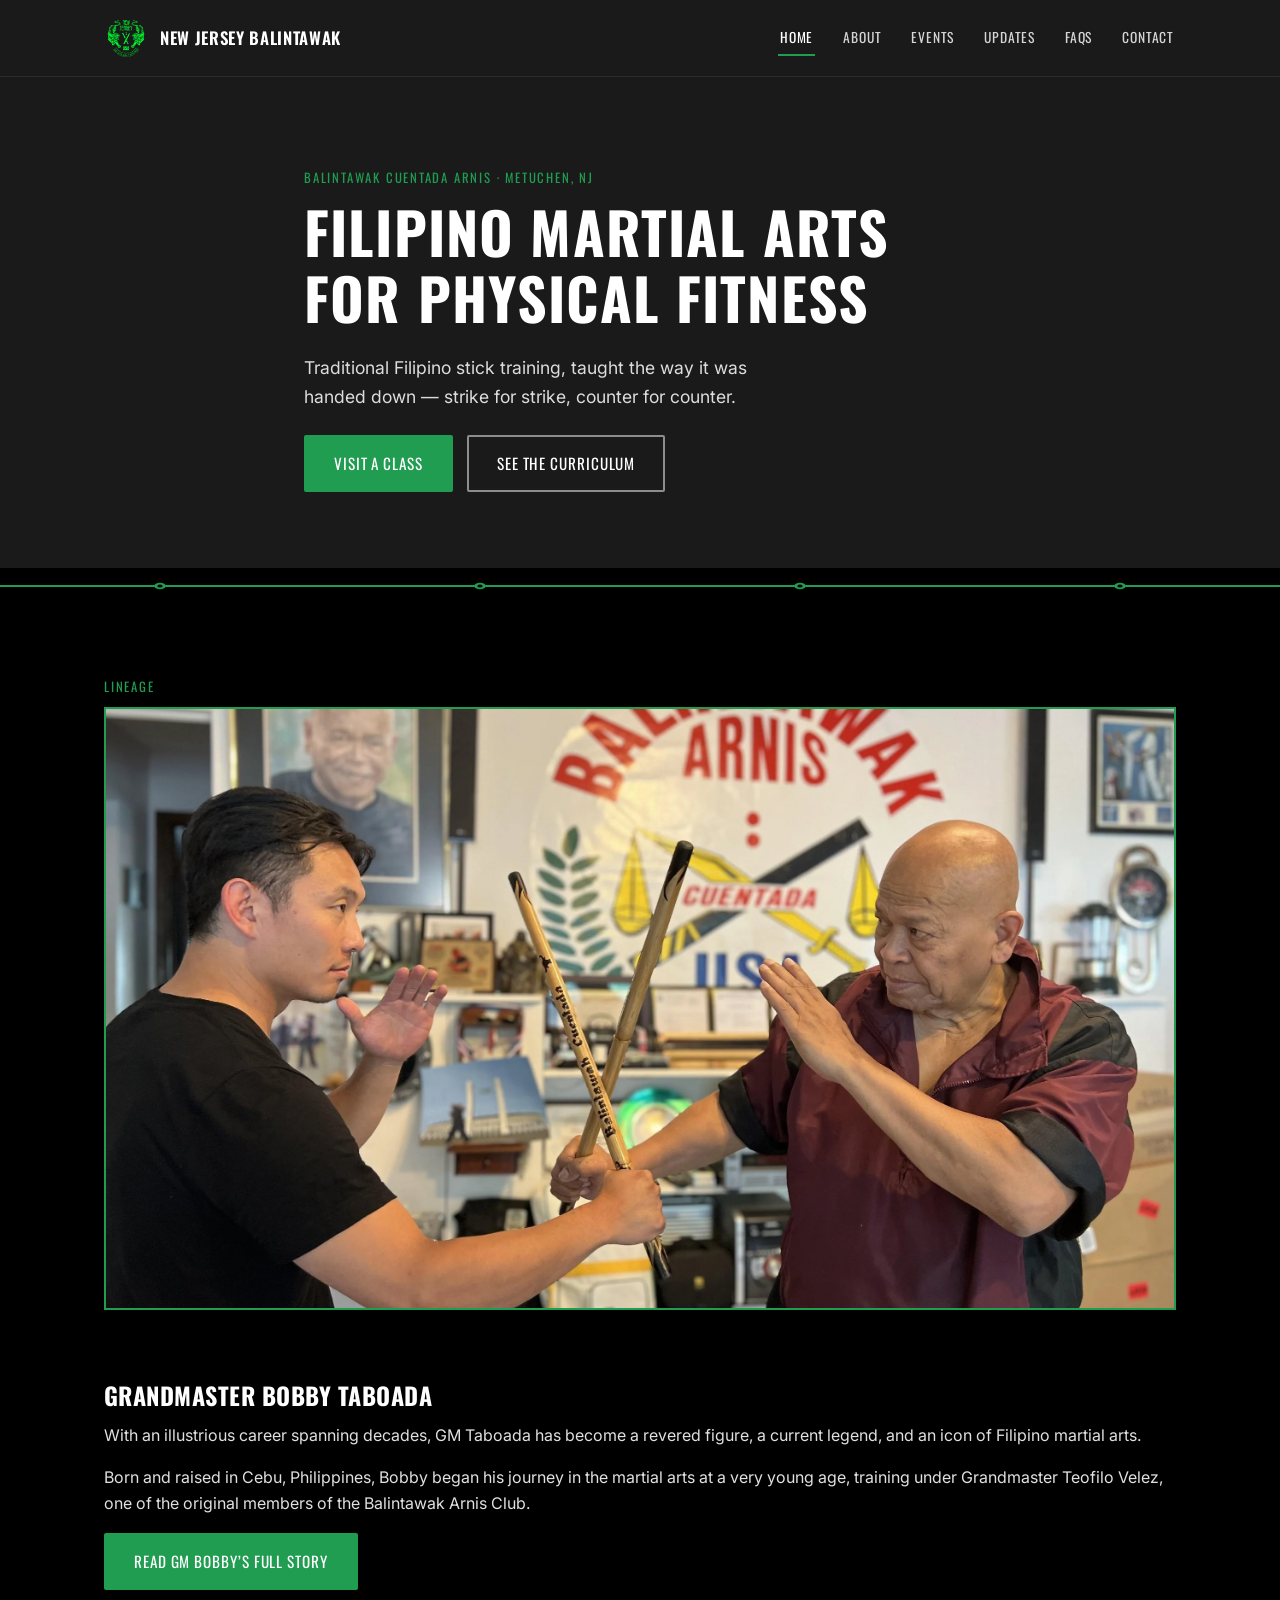
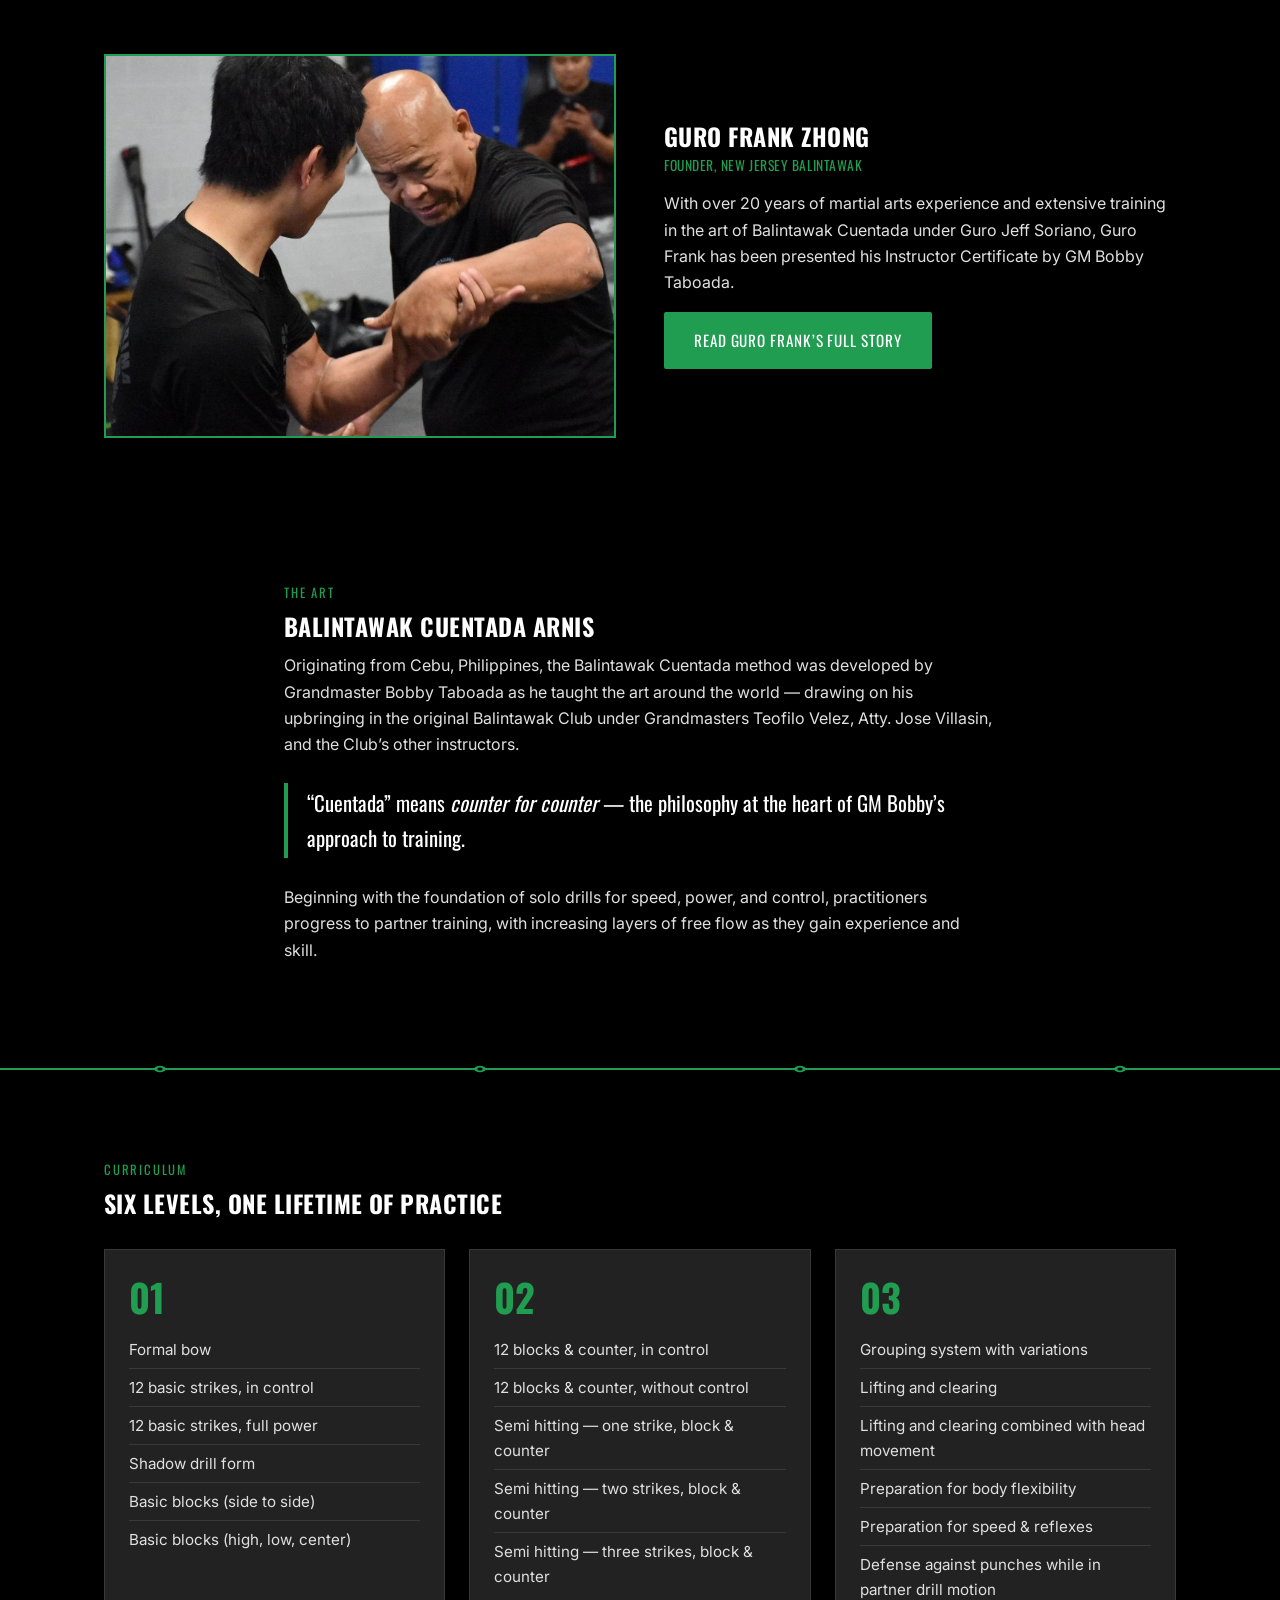
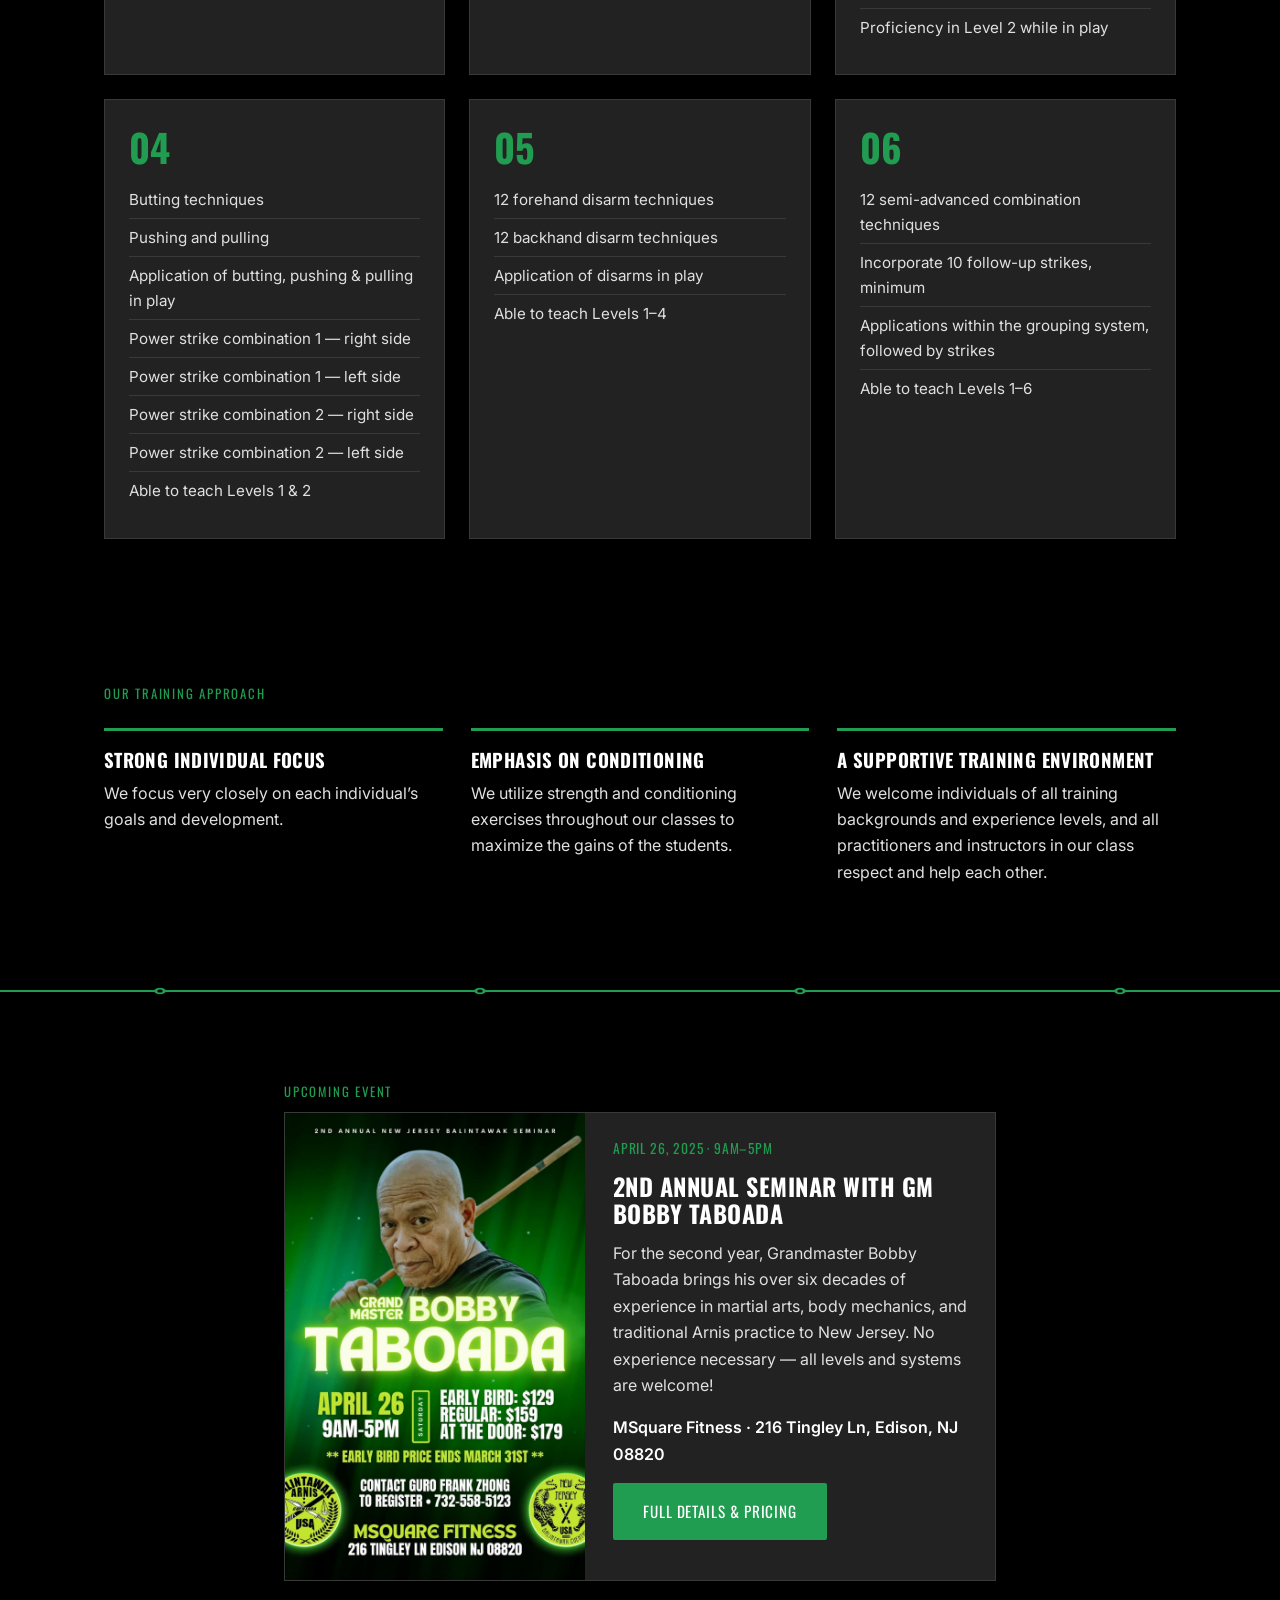
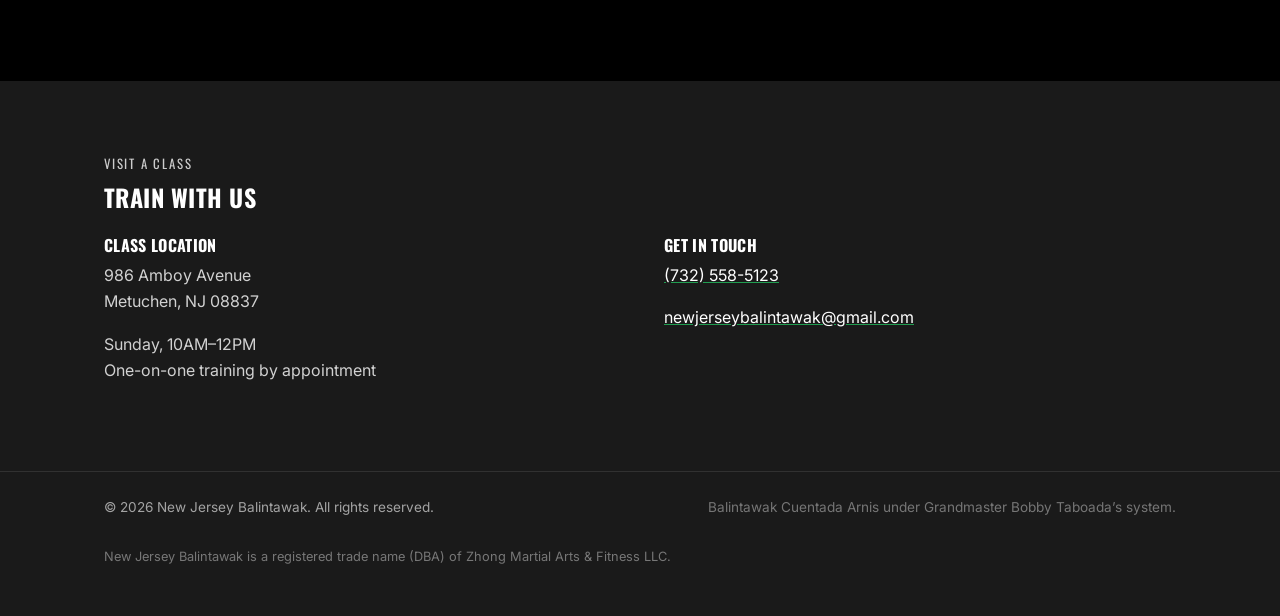
==== index.html @ a5f8618f "Make GM Bobby's lineage photo full-width, keep Guro Frank two-column GM Bobby's crossing-sticks phot" ====
<!DOCTYPE html>
<html lang="en">
<head>
<meta charset="UTF-8">
<meta name="viewport" content="width=device-width, initial-scale=1.0">
<title>New Jersey Balintawak | Filipino Martial Arts &mdash; Metuchen, NJ</title>
<meta name="description" content="New Jersey Balintawak teaches Balintawak Cuentada Arnis, a traditional Filipino martial art focused on stick training and body mechanics, in Metuchen, NJ under Guro Frank Zhong.">
<link rel="icon" href="photos/logo.png">
<link rel="preconnect" href="https://fonts.googleapis.com">
<link rel="preconnect" href="https://fonts.gstatic.com" crossorigin>
<link href="https://fonts.googleapis.com/css2?family=Oswald:wght@500;600;700&family=Inter:wght@400;500;600&display=swap" rel="stylesheet">
<link rel="stylesheet" href="styles.css">
</head>
<body>
<a class="skip-link" href="#main">Skip to content</a>

<header class="site-header">
  <div class="wrap header-inner">
    <a class="brand" href="index.html">
      <img src="photos/logo.png" alt="New Jersey Balintawak logo">
      <span class="brand-name">New Jersey Balintawak</span>
    </a>
    <button class="nav-toggle" id="navToggle" aria-expanded="false" aria-controls="siteNav">
      <span></span><span></span><span></span><span class="sr-only">Menu</span>
    </button>
    <nav class="site-nav" id="siteNav">
      <a href="index.html" aria-current="page">Home</a>
      <a href="about.html">About</a>
      <a href="events.html">Events</a>
      <a href="updates.html">Updates</a>
      <a href="faqs.html">FAQs</a>
      <a href="contact.html">Contact</a>
    </nav>
  </div>
</header>

<main id="main">

  <section class="hero" style="background:#1A1A1A;">
    <div class="wrap hero-inner">
      <p class="eyebrow">Balintawak Cuentada Arnis &middot; Metuchen, NJ</p>
      <h1 style="color:#FFF;">Filipino Martial Arts<br>for Physical Fitness</h1>
      <p class="hero-lede" style="color:rgba(255,255,255,0.85);">Traditional Filipino stick training, taught the way it was handed down &mdash; strike for strike, counter for counter.</p>
      <div class="hero-actions">
        <a class="btn btn-primary" href="contact.html">Visit a Class</a>
        <a class="btn btn-ghost" href="#curriculum">See the Curriculum</a>
      </div>
    </div>
  </section>

  <div class="stick-divider" aria-hidden="true"><svg viewBox="0 0 1200 40" preserveAspectRatio="none"><line x1="0" y1="20" x2="1200" y2="20" class="stick-line"/><g class="stick-nodes"><circle cx="150" cy="20" r="4"/><circle cx="450" cy="20" r="4"/><circle cx="750" cy="20" r="4"/><circle cx="1050" cy="20" r="4"/></g></svg></div>

  <section class="section lineage" style="background:#000;">
    <div class="wrap">
      <p class="eyebrow">Lineage</p>
      <div class="lineage-grid">
        <article class="lineage-card lineage-card--full">
          <img class="portrait" src="photos/frank-gm-crossing.jpg" alt="Guro Frank Zhong and Grandmaster Bobby Taboada crossing sticks">
          <div class="lineage-content">
            <h2>Grandmaster Bobby Taboada</h2>
            <p>With an illustrious career spanning decades, GM Taboada has become a revered figure, a current legend, and an icon of Filipino martial arts.</p>
            <p>Born and raised in Cebu, Philippines, Bobby began his journey in the martial arts at a very young age, training under Grandmaster Teofilo Velez, one of the original members of the Balintawak Arnis Club.</p>
            <p><a class="btn btn-primary" href="about.html">Read GM Bobby&rsquo;s Full Story</a></p>
          </div>
        </article>
        <article class="lineage-card">
          <img class="portrait" src="photos/frank-gm-training.jpg" alt="Guro Frank Zhong training with Grandmaster Bobby Taboada">
          <div class="lineage-content">
            <h2>Guro Frank Zhong</h2>
            <p class="lineage-role">Founder, New Jersey Balintawak</p>
            <p>With over 20 years of martial arts experience and extensive training in the art of Balintawak Cuentada under Guro Jeff Soriano, Guro Frank has been presented his Instructor Certificate by GM Bobby Taboada.</p>
            <p><a class="btn btn-primary" href="about.html">Read Guro Frank&rsquo;s Full Story</a></p>
          </div>
        </article>
      </div>
    </div>
  </section>

  <section class="section art" style="background:#000;">
    <div class="wrap section-narrow">
      <p class="eyebrow">The Art</p>
      <h2 style="color:#FFF;">Balintawak Cuentada Arnis</h2>
      <p>Originating from Cebu, Philippines, the Balintawak Cuentada method was developed by Grandmaster Bobby Taboada as he taught the art around the world &mdash; drawing on his upbringing in the original Balintawak Club under Grandmasters Teofilo Velez, Atty. Jose Villasin, and the Club&rsquo;s other instructors.</p>
      <blockquote><p>&ldquo;Cuentada&rdquo; means <em>counter for counter</em> &mdash; the philosophy at the heart of GM Bobby&rsquo;s approach to training.</p></blockquote>
      <p>Beginning with the foundation of solo drills for speed, power, and control, practitioners progress to partner training, with increasing layers of free flow as they gain experience and skill.</p>
    </div>
  </section>

  <div class="stick-divider" aria-hidden="true"><svg viewBox="0 0 1200 40" preserveAspectRatio="none"><line x1="0" y1="20" x2="1200" y2="20" class="stick-line"/><g class="stick-nodes"><circle cx="150" cy="20" r="4"/><circle cx="450" cy="20" r="4"/><circle cx="750" cy="20" r="4"/><circle cx="1050" cy="20" r="4"/></g></svg></div>

  <section class="section curriculum" id="curriculum" style="background:#000;">
    <div class="wrap">
      <p class="eyebrow">Curriculum</p>
      <h2 style="color:#FFF;">Six Levels, One Lifetime of Practice</h2>
      <div class="level-grid">
        <article class="level-card"><span class="level-num">01</span>
          <ul>
            <li>Formal bow</li><li>12 basic strikes, in control</li><li>12 basic strikes, full power</li>
            <li>Shadow drill form</li><li>Basic blocks (side to side)</li><li>Basic blocks (high, low, center)</li>
          </ul>
        </article>
        <article class="level-card"><span class="level-num">02</span>
          <ul>
            <li>12 blocks &amp; counter, in control</li><li>12 blocks &amp; counter, without control</li>
            <li>Semi hitting &mdash; one strike, block &amp; counter</li><li>Semi hitting &mdash; two strikes, block &amp; counter</li>
            <li>Semi hitting &mdash; three strikes, block &amp; counter</li>
          </ul>
        </article>
        <article class="level-card"><span class="level-num">03</span>
          <ul>
            <li>Grouping system with variations</li><li>Lifting and clearing</li>
            <li>Lifting and clearing combined with head movement</li><li>Preparation for body flexibility</li>
            <li>Preparation for speed &amp; reflexes</li><li>Defense against punches while in partner drill motion</li>
            <li>Proficiency in Level 2 while in play</li>
          </ul>
        </article>
        <article class="level-card"><span class="level-num">04</span>
          <ul>
            <li>Butting techniques</li><li>Pushing and pulling</li>
            <li>Application of butting, pushing &amp; pulling in play</li>
            <li>Power strike combination 1 &mdash; right side</li><li>Power strike combination 1 &mdash; left side</li>
            <li>Power strike combination 2 &mdash; right side</li><li>Power strike combination 2 &mdash; left side</li>
            <li>Able to teach Levels 1 &amp; 2</li>
          </ul>
        </article>
        <article class="level-card"><span class="level-num">05</span>
          <ul>
            <li>12 forehand disarm techniques</li><li>12 backhand disarm techniques</li>
            <li>Application of disarms in play</li><li>Able to teach Levels 1&ndash;4</li>
          </ul>
        </article>
        <article class="level-card"><span class="level-num">06</span>
          <ul>
            <li>12 semi-advanced combination techniques</li><li>Incorporate 10 follow-up strikes, minimum</li>
            <li>Applications within the grouping system, followed by strikes</li><li>Able to teach Levels 1&ndash;6</li>
          </ul>
        </article>
      </div>
    </div>
  </section>

  <section class="section training" style="background:#000;">
    <div class="wrap">
      <p class="eyebrow">Our Training Approach</p>
      <div class="training-grid">
        <div class="training-card"><h3>Strong Individual Focus</h3><p>We focus very closely on each individual&rsquo;s goals and development.</p></div>
        <div class="training-card"><h3>Emphasis on Conditioning</h3><p>We utilize strength and conditioning exercises throughout our classes to maximize the gains of the students.</p></div>
        <div class="training-card"><h3>A Supportive Training Environment</h3><p>We welcome individuals of all training backgrounds and experience levels, and all practitioners and instructors in our class respect and help each other.</p></div>
      </div>
    </div>
  </section>

  <div class="stick-divider" aria-hidden="true"><svg viewBox="0 0 1200 40" preserveAspectRatio="none"><line x1="0" y1="20" x2="1200" y2="20" class="stick-line"/><g class="stick-nodes"><circle cx="150" cy="20" r="4"/><circle cx="450" cy="20" r="4"/><circle cx="750" cy="20" r="4"/><circle cx="1050" cy="20" r="4"/></g></svg></div>

  <section class="section events" style="background:#000;">
    <div class="wrap section-narrow">
      <p class="eyebrow">Upcoming Event</p>
      <article class="event-card">
        <img class="event-photo" src="photos/event-flyer.jpg" alt="2nd Annual New Jersey Balintawak Seminar flyer with Grandmaster Bobby Taboada">
        <div class="event-body">
          <p class="event-date">April 26, 2025 &middot; 9AM&ndash;5PM</p>
          <h2>2nd Annual Seminar with GM Bobby Taboada</h2>
          <p>For the second year, Grandmaster Bobby Taboada brings his over six decades of experience in martial arts, body mechanics, and traditional Arnis practice to New Jersey. No experience necessary &mdash; all levels and systems are welcome!</p>
          <p class="event-location">MSquare Fitness &middot; 216 Tingley Ln, Edison, NJ 08820</p>
          <p><a class="btn btn-primary" href="events.html">Full Details &amp; Pricing</a></p>
        </div>
      </article>
    </div>
  </section>

  <section class="section contact-page" id="contact" style="background:#1A1A1A;">
    <div class="wrap">
      <p class="eyebrow">Visit a Class</p>
      <h2 style="color:#FFF;">Train With Us</h2>
      <div class="contact-grid">
        <div class="contact-block">
          <h3 style="color:#fff;font-size:1rem;">Class Location</h3>
          <p>986 Amboy Avenue<br>Metuchen, NJ 08837</p>
          <p>Sunday, 10AM&ndash;12PM<br>One-on-one training by appointment</p>
        </div>
        <div class="contact-block">
          <h3 style="color:#fff;font-size:1rem;">Get in Touch</h3>
          <p><a href="tel:+17325585123">(732) 558-5123</a></p>
          <p><a href="mailto:newjerseybalintawak@gmail.com">newjerseybalintawak@gmail.com</a></p>
        </div>
      </div>
    </div>
  </section>

</main>

<footer class="site-footer">
  <div class="wrap footer-inner">
    <p>&copy; <span id="year"></span> New Jersey Balintawak. All rights reserved.</p>
    <p class="footer-sub">Balintawak Cuentada Arnis under Grandmaster Bobby Taboada&rsquo;s system.</p>
    <p class="footer-legal">New Jersey Balintawak is a registered trade name (DBA) of Zhong Martial Arts &amp; Fitness LLC.</p>
  </div>
</footer>

<script src="script.js"></script>
</body>
</html>
---- styles.css ----
/* ============================================
   New Jersey Balintawak — tokens
   ============================================ */
:root {
  --ink: #1A1A1A;
  --ink-soft: #E0E0E0;
  --paper: #000000;
  --paper-dim: #222222;
  --brand: #209D50;
  --brand-dark: #15703A;
  --accent: #FFFFFF;
  --accent-dim: #CCCCCC;
  --line: rgba(255,255,255,0.1);

  --font-head: "Oswald", "Arial Narrow", sans-serif;
  --font-body: "Inter", system-ui, -apple-system, sans-serif;

  --max: 1120px;
}

*, *::before, *::after { box-sizing: border-box; }
html { scroll-behavior: smooth; }
body {
  margin: 0;
  font-family: var(--font-body);
  color: var(--ink-soft);
  background: var(--paper);
  line-height: 1.65;
  -webkit-font-smoothing: antialiased;
}
img { max-width: 100%; display: block; }
a { color: inherit; }
h1, h2, h3 {
  font-family: var(--font-head);
  color: var(--accent);
  text-transform: uppercase;
  letter-spacing: 0.02em;
  line-height: 1.15;
  margin: 0 0 0.5em;
}
p { margin: 0 0 1em; }
ul { margin: 0; padding: 0; list-style: none; }

.wrap { max-width: var(--max); margin: 0 auto; padding: 0 24px; }

.sr-only {
  position: absolute; width: 1px; height: 1px;
  overflow: hidden; clip: rect(0 0 0 0); white-space: nowrap;
}
.skip-link {
  position: absolute; left: -999px; top: 0;
  background: var(--brand); color: #fff; padding: 12px 20px; z-index: 100;
}
.skip-link:focus { left: 0; }
:focus-visible { outline: 3px solid var(--brand); outline-offset: 2px; }

.eyebrow {
  font-family: var(--font-head);
  text-transform: uppercase;
  letter-spacing: 0.14em;
  font-size: 0.8rem;
  color: var(--brand);
  margin: 0 0 0.75em;
}

/* Buttons */
.btn {
  display: inline-block;
  font-family: var(--font-head);
  text-transform: uppercase;
  letter-spacing: 0.06em;
  font-size: 0.95rem;
  padding: 14px 28px;
  border-radius: 2px;
  text-decoration: none;
  border: 2px solid transparent;
  transition: background-color 0.15s ease, color 0.15s ease, border-color 0.15s ease;
  cursor: pointer;
}
.btn-primary { background: var(--brand); color: #fff; border-color: var(--brand); }
.btn-primary:hover { background: var(--brand-dark); border-color: var(--brand-dark); }
.btn-ghost { background: transparent; color: #fff; border-color: rgba(255,255,255,0.5); }
.btn-ghost:hover { border-color: #fff; }

/* Header / nav */
.site-header {
  background: var(--ink);
  position: sticky; top: 0; z-index: 50;
  border-bottom: 1px solid rgba(255,255,255,0.08);
}
.header-inner { display: flex; align-items: center; justify-content: space-between; height: 76px; }
.brand { display: flex; align-items: center; gap: 12px; color: #fff; text-decoration: none; }
.brand img { height: 44px; width: 44px; object-fit: contain; }
.brand-name {
  font-family: var(--font-head); text-transform: uppercase;
  letter-spacing: 0.04em; font-size: 1.05rem; font-weight: 600;
}
.site-nav { display: flex; gap: 26px; }
.site-nav a {
  color: rgba(255,255,255,0.82); text-decoration: none;
  font-family: var(--font-head); text-transform: uppercase;
  font-size: 0.85rem; letter-spacing: 0.06em;
  padding: 6px 2px; border-bottom: 2px solid transparent;
  transition: color 0.15s ease, border-color 0.15s ease;
}
.site-nav a:hover, .site-nav a[aria-current="page"] { color: #fff; border-color: var(--brand); }

.nav-toggle {
  display: none; flex-direction: column; justify-content: center; gap: 5px;
  width: 40px; height: 40px; background: none; border: none; cursor: pointer;
}
.nav-toggle span { display: block; height: 2px; background: #fff; border-radius: 1px; }

/* Page hero (interior pages) */
.page-hero { background: var(--ink); color: #fff; padding: 56px 0; }
.page-hero .eyebrow { color: var(--accent-dim); }
.page-hero h1 { color: #fff; font-size: clamp(2rem, 5vw, 2.8rem); margin: 0; }

/* Home hero */
.hero { background: var(--ink); color: #fff; padding: 90px 0 76px; }
.hero-inner { max-width: 720px; }
.hero h1 { color: #fff; font-size: clamp(2.4rem, 6vw, 3.6rem); margin-bottom: 0.4em; }
.hero-lede { color: rgba(255,255,255,0.78); font-size: 1.1rem; max-width: 46ch; }
.hero-actions { display: flex; flex-wrap: wrap; gap: 14px; margin-top: 1.5em; }

/* Stick divider */
.stick-divider { background: var(--paper); padding: 6px 0; line-height: 0; }
.stick-divider svg { width: 100%; height: 24px; display: block; }
.stick-line { stroke: var(--brand); stroke-width: 3; stroke-linecap: round; }
.stick-nodes circle { fill: var(--paper); stroke: var(--brand); stroke-width: 3; }

/* Sections */
.section { padding: 72px 0; }
.section-narrow { max-width: 760px; }

/* Lineage / people */
.lineage-grid { display: flex; flex-direction: column; gap: 64px; }
.lineage-card { display: grid; grid-template-columns: 1fr 1fr; gap: 48px; align-items: center; }
.lineage-card .portrait {
  width: 100%; aspect-ratio: 4 / 3; object-fit: cover;
  background: var(--paper-dim); border: 2px solid var(--brand); margin-bottom: 0;
}
.lineage-card--full { grid-template-columns: 1fr; }
.lineage-card--full .portrait { aspect-ratio: 16 / 9; margin-bottom: 24px; }
.lineage-content p:last-child { margin-bottom: 0; }
.lineage-role {
  font-family: var(--font-head); text-transform: uppercase;
  letter-spacing: 0.04em; color: var(--brand); font-size: 0.85rem; margin-top: -0.6em;
}

/* Quote */
blockquote { border-left: 4px solid var(--brand); margin: 1.6em 0; padding: 0.2em 0 0.2em 1.2em; }
blockquote p { font-family: var(--font-head); text-transform: none; font-size: 1.3rem; color: var(--accent); margin: 0; }

/* Curriculum */
.level-grid { display: grid; grid-template-columns: repeat(3, 1fr); gap: 24px; margin-top: 32px; }
.level-card { background: var(--paper-dim); border: 1px solid var(--line); padding: 28px 24px; position: relative; }
.level-num { display: block; font-family: var(--font-head); font-size: 2.4rem; font-weight: 700; color: var(--brand); line-height: 1; margin-bottom: 14px; }
.level-card li { padding: 6px 0; border-top: 1px solid var(--line); font-size: 0.95rem; }
.level-card li:first-child { border-top: none; }

/* Training */
.training-grid { display: grid; grid-template-columns: repeat(3, 1fr); gap: 28px; margin-top: 24px; }
.training-card { border-top: 3px solid var(--brand); padding-top: 18px; }

/* Event card */
.event-card { display: grid; grid-template-columns: 300px 1fr; gap: 28px; background: var(--paper-dim); border: 1px solid var(--line); margin-bottom: 28px; }
.event-photo { width: 100%; height: 100%; min-height: 200px; object-fit: cover; background: var(--paper-dim); }
.event-body { padding: 24px 24px 24px 0; }
.event-date { font-family: var(--font-head); color: var(--brand); text-transform: uppercase; letter-spacing: 0.06em; font-size: 0.85rem; }
.event-location, .event-meta-strong { font-weight: 600; color: var(--accent); }
.event-price-table { margin: 1em 0; padding: 0; }
.event-price-table li { display: flex; justify-content: space-between; max-width: 320px; padding: 6px 0; border-top: 1px solid var(--line); }
.event-price-table li:first-child { border-top: none; }

/* Simple calendar-style event row (Events page past listings) */
.event-row { display: grid; grid-template-columns: 90px 1fr; gap: 24px; padding: 24px 0; border-top: 1px solid var(--line); }
.event-row:first-child { border-top: none; }
.event-row-date { font-family: var(--font-head); }
.event-row-date .month { display: block; text-transform: uppercase; color: var(--brand); font-size: 0.85rem; letter-spacing: 0.08em; }
.event-row-date .day { display: block; font-size: 2rem; color: var(--accent); line-height: 1; }
.event-row-meta { color: var(--brand); font-size: 0.85rem; text-transform: uppercase; letter-spacing: 0.05em; margin-bottom: 0.3em; }

/* FAQ accordion */
.faq-item { border-top: 1px solid var(--line); }
.faq-item:last-child { border-bottom: 1px solid var(--line); }
.faq-item summary {
  cursor: pointer; padding: 20px 4px; font-family: var(--font-head);
  text-transform: uppercase; letter-spacing: 0.02em; font-size: 1.05rem;
  color: var(--accent); list-style: none; display: flex; justify-content: space-between; align-items: center; gap: 16px;
}
.faq-item summary::-webkit-details-marker { display: none; }
.faq-item summary::after {
  content: "+"; font-size: 1.4rem; color: var(--brand); flex: none; font-family: var(--font-body);
}
.faq-item[open] summary::after { content: "\2212"; }
.faq-item .faq-answer { padding: 0 4px 22px; max-width: 68ch; }

/* Updates / posts */
.post-list { display: flex; flex-direction: column; gap: 40px; }
.post { display: grid; grid-template-columns: 280px 1fr; gap: 28px; }
.post-photo { width: 100%; aspect-ratio: 4/3; object-fit: cover; background: var(--paper-dim); border: 1px solid var(--line); }
.post-date { font-family: var(--font-head); color: var(--brand); text-transform: uppercase; letter-spacing: 0.06em; font-size: 0.8rem; }
.post h2 { margin-top: 0.3em; color: var(--accent); }
.post-noimg { grid-template-columns: 1fr; }

/* Contact */
.contact-page { background: var(--ink); color: #fff; }
.contact-page .eyebrow { color: var(--accent-dim); }
.contact-page h1, .contact-page h2 { color: #fff; }
.contact-grid { display: grid; grid-template-columns: 1fr 1fr; gap: 48px; margin-top: 24px; }
.contact-block p { color: rgba(255,255,255,0.8); }
.contact-block a { color: #fff; text-decoration: underline; text-decoration-color: var(--brand); }

.form-field { margin-bottom: 18px; }
.form-field label { display: block; font-size: 0.85rem; color: rgba(255,255,255,0.7); margin-bottom: 6px; }
.form-field .hint { color: rgba(255,255,255,0.45); font-size: 0.78rem; }
.form-row { display: grid; grid-template-columns: 1fr 1fr; gap: 16px; }
.form-field input, .form-field textarea {
  width: 100%; background: rgba(255,255,255,0.06); border: 1px solid rgba(255,255,255,0.25);
  color: #fff; padding: 12px 14px; font-family: var(--font-body); font-size: 0.95rem; border-radius: 2px;
}
.form-field textarea { min-height: 120px; resize: vertical; }
.form-note { font-size: 0.8rem; color: rgba(255,255,255,0.45); margin-top: 8px; }

/* Footer */
.site-footer { background: var(--ink); border-top: 1px solid rgba(255,255,255,0.1); color: rgba(255,255,255,0.6); padding: 24px 0 36px; font-size: 0.85rem; }
.footer-inner { display: flex; flex-wrap: wrap; gap: 6px 20px; justify-content: space-between; }
.footer-sub { color: rgba(255,255,255,0.4); }
.footer-legal { font-size: 0.8rem; color: #777777; margin-top: 0.5rem; }

/* Responsive */
@media (max-width: 860px) {
  .lineage-grid { gap: 40px; }
  .lineage-card { grid-template-columns: 1fr; gap: 20px; }
  .level-grid { grid-template-columns: 1fr 1fr; }
  .training-grid { grid-template-columns: 1fr; gap: 22px; }
  .event-card { grid-template-columns: 1fr; }
  .event-photo { aspect-ratio: 16/9; min-height: 0; }
  .event-body { padding: 0 20px 20px; }
  .contact-grid { grid-template-columns: 1fr; gap: 28px; }
  .post { grid-template-columns: 1fr; }
}
@media (max-width: 640px) {
  .nav-toggle { display: flex; }
  .site-nav {
    position: absolute; top: 76px; left: 0; right: 0; background: var(--ink);
    flex-direction: column; gap: 0; max-height: 0; overflow: hidden; transition: max-height 0.2s ease;
  }
  .site-nav.is-open { max-height: 420px; }
  .site-nav a { padding: 16px 24px; border-bottom: 1px solid rgba(255,255,255,0.08); border-left: 2px solid transparent; }
  .site-nav a:hover { border-left-color: var(--brand); border-bottom-color: rgba(255,255,255,0.08); }
  .hero { padding: 64px 0 52px; }
  .page-hero { padding: 44px 0; }
  .section { padding: 52px 0; }
  .level-grid { grid-template-columns: 1fr; }
  .form-row { grid-template-columns: 1fr; }
  .event-row { grid-template-columns: 60px 1fr; }
}
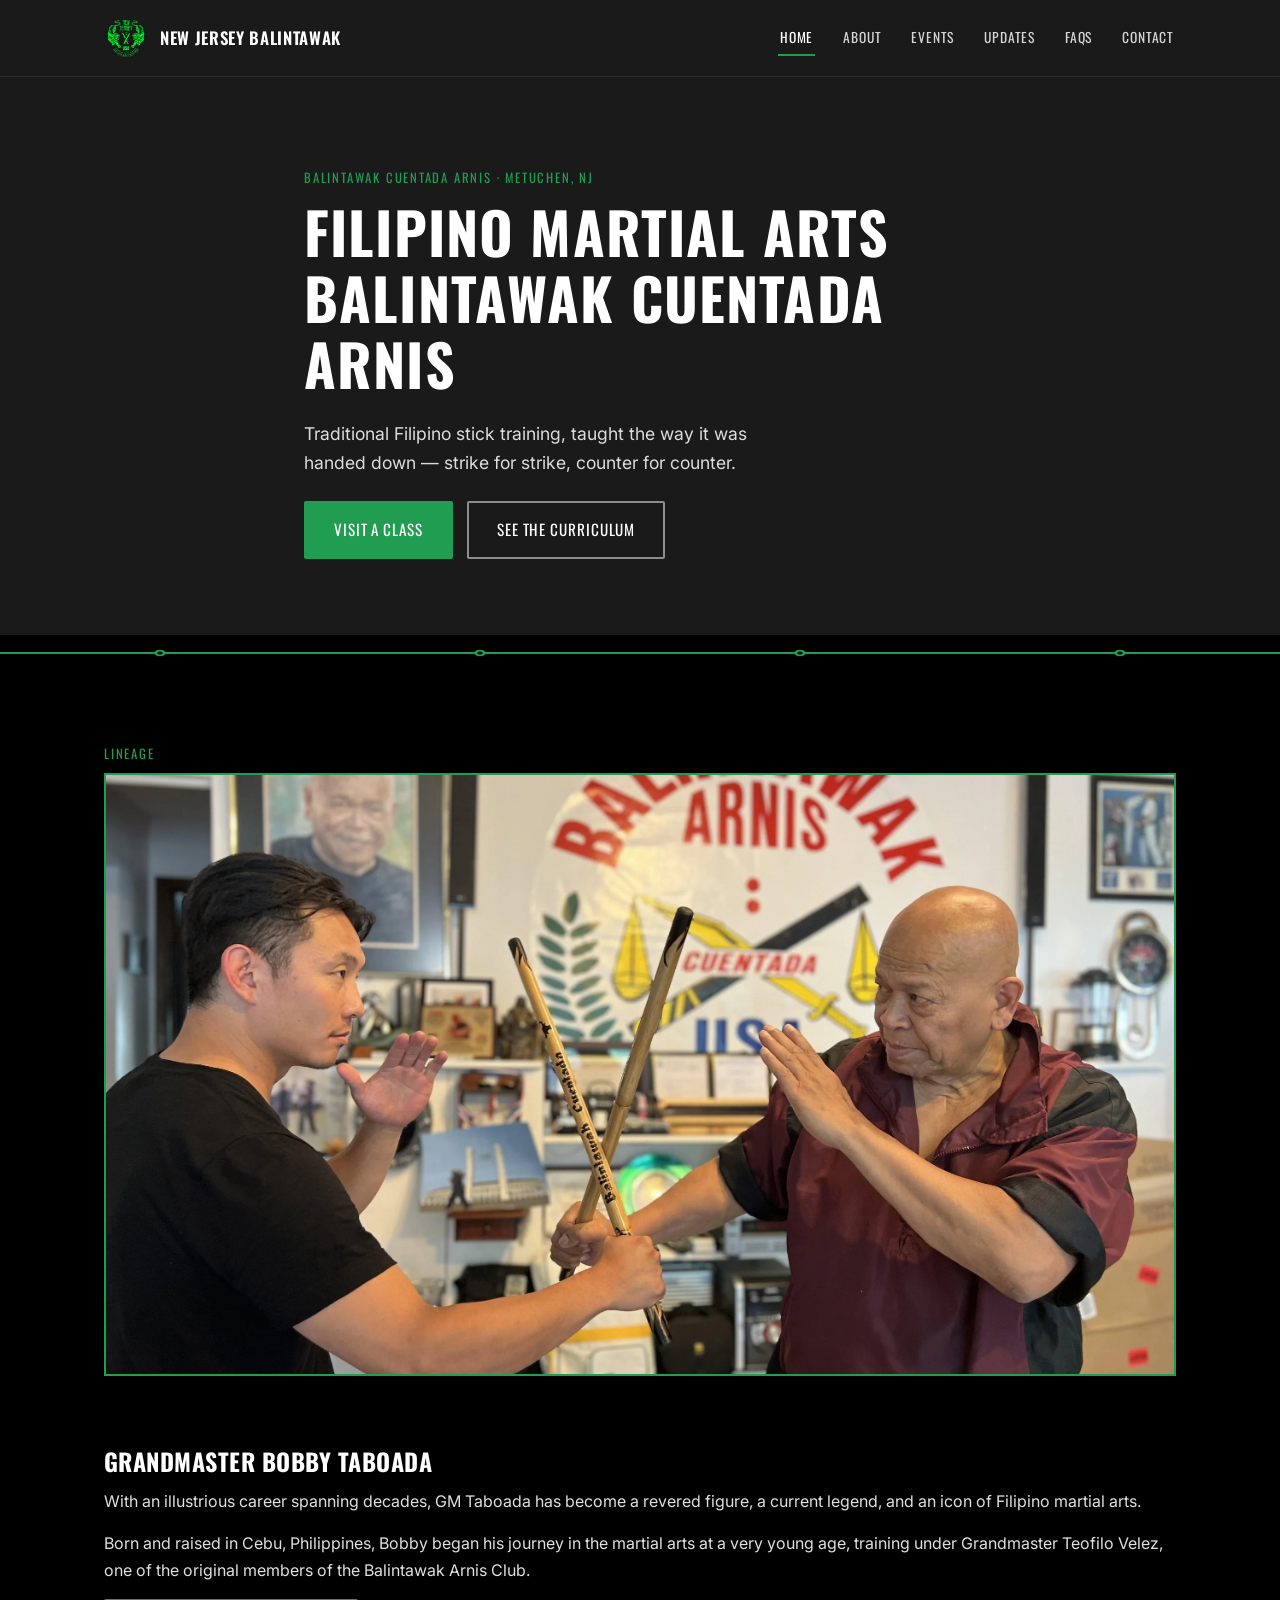
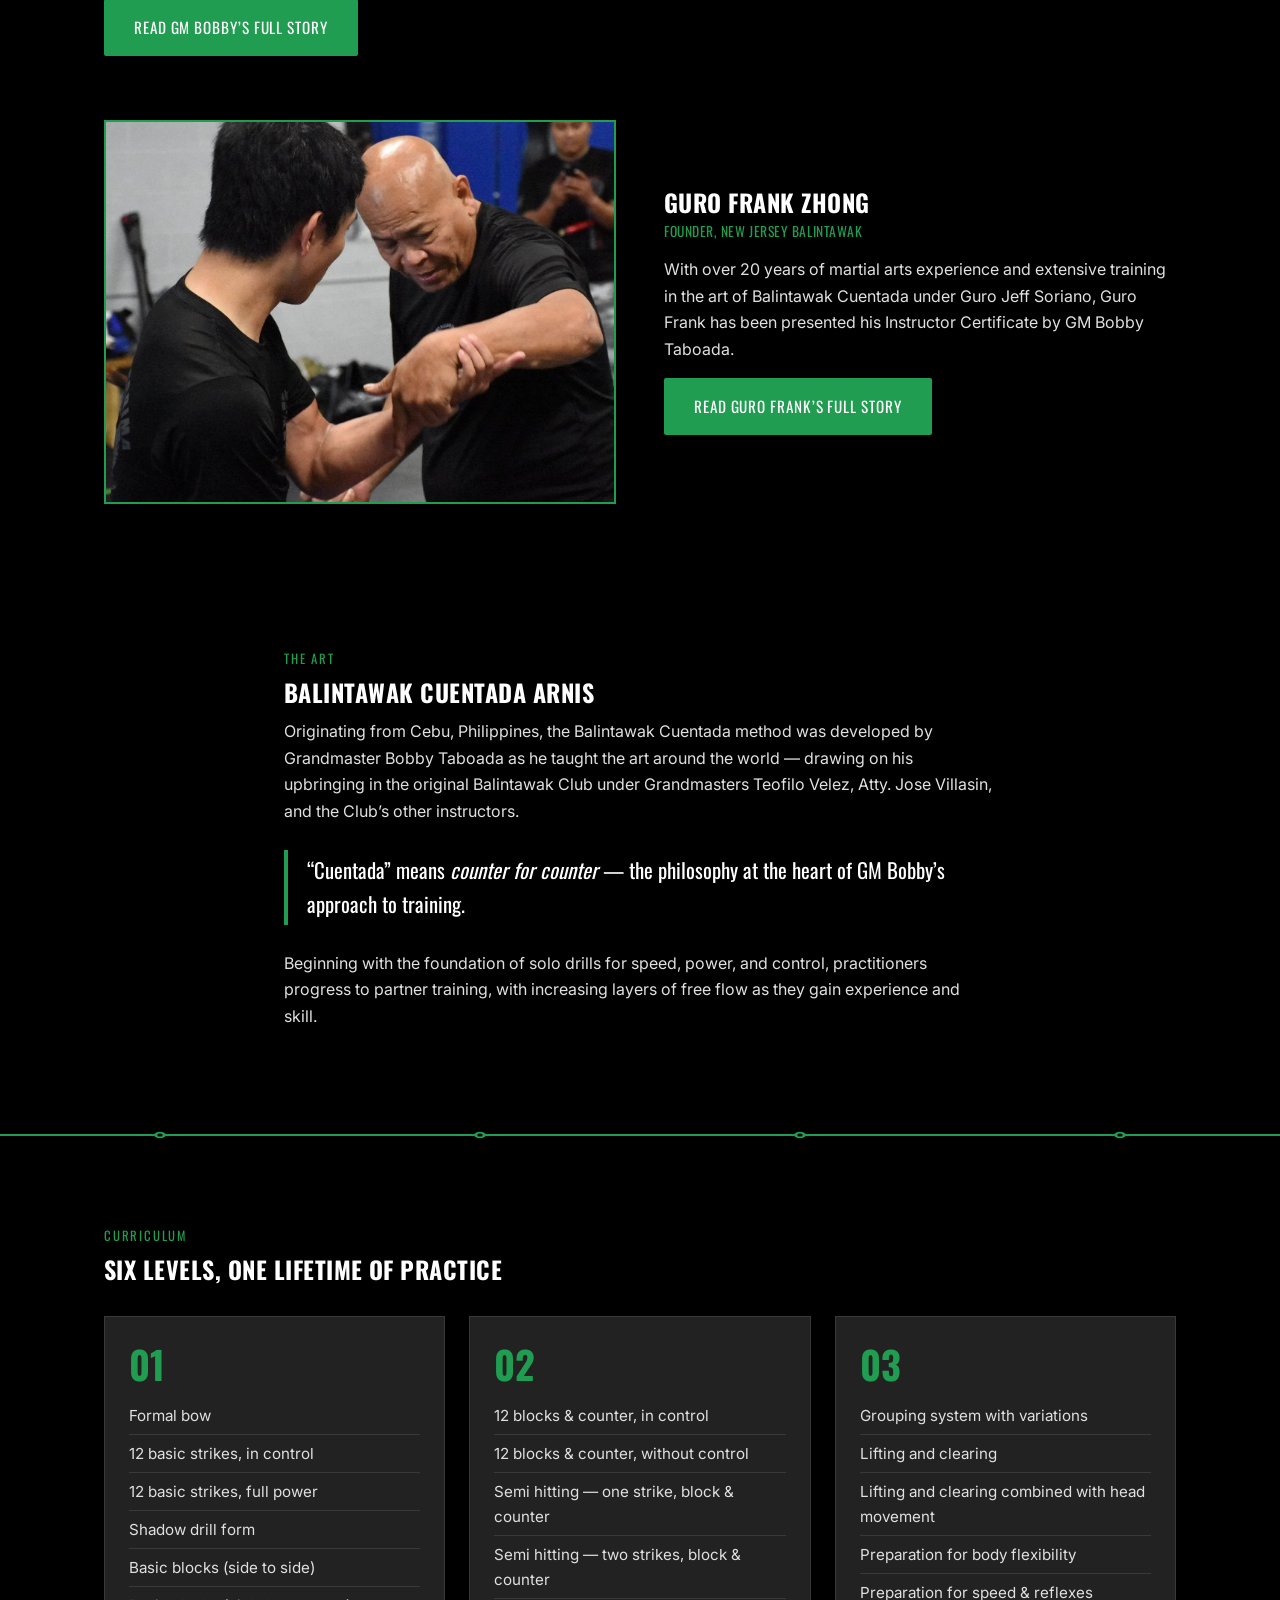
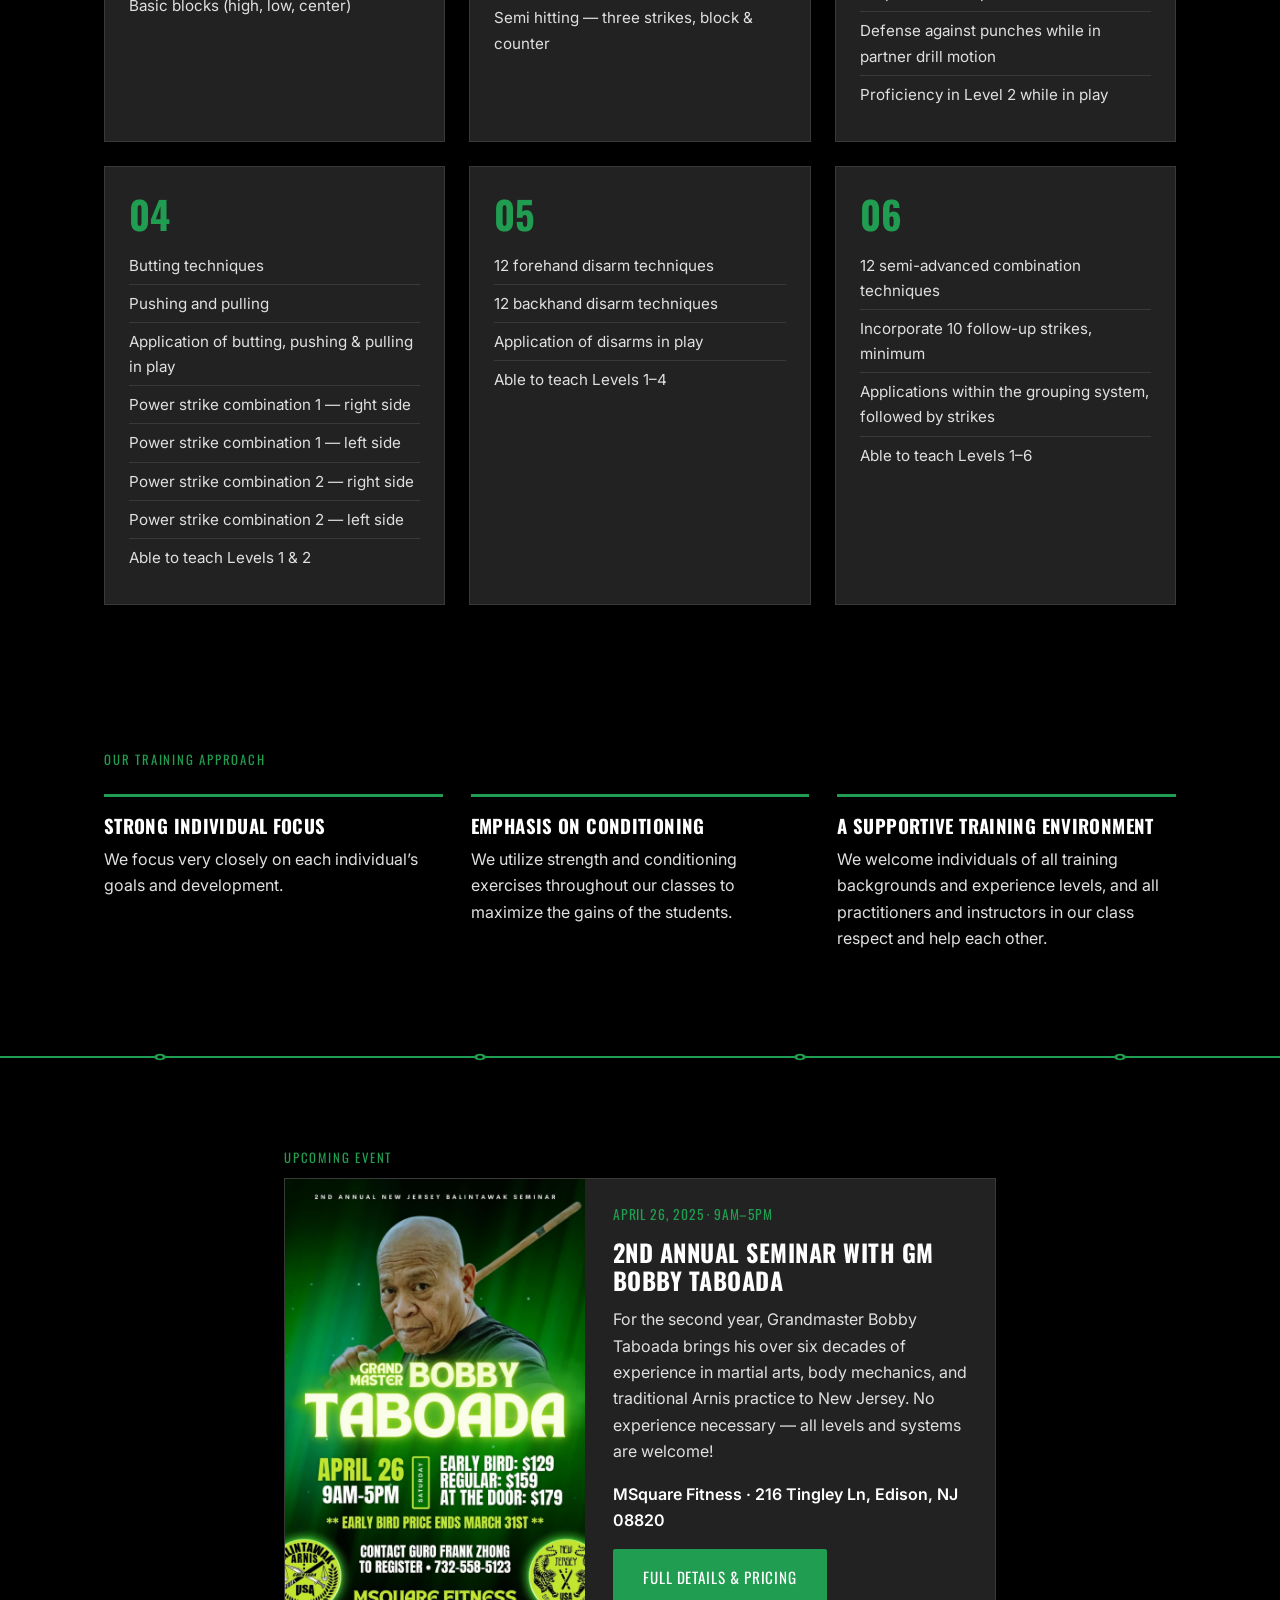
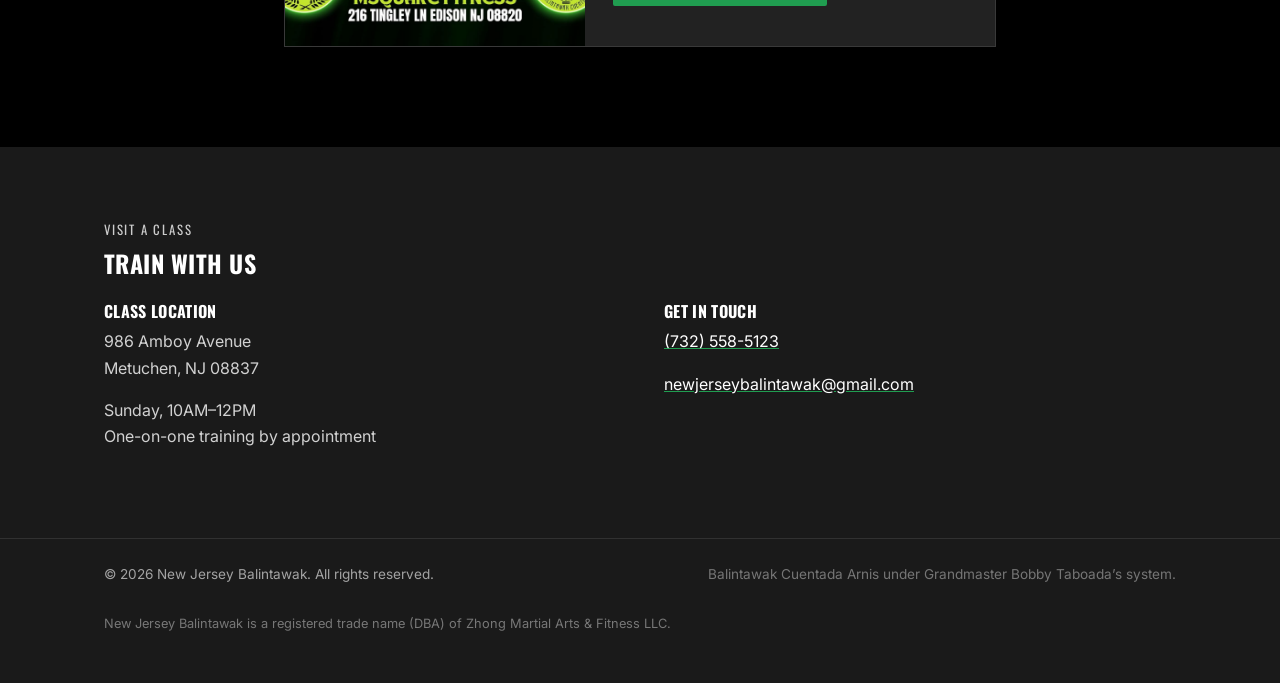
==== commit 1d395aa0: "Merge branch 'main' of https://github.com/thaopbui/newjerseybalintawak.github.io" ====
--- a/index.html
+++ b/index.html
@@ -39,7 +39,7 @@
   <section class="hero" style="background:#1A1A1A;">
     <div class="wrap hero-inner">
       <p class="eyebrow">Balintawak Cuentada Arnis &middot; Metuchen, NJ</p>
-      <h1 style="color:#FFF;">Filipino Martial Arts<br>for Physical Fitness</h1>
+      <h1 style="color:#FFF;">Filipino Martial Arts<br>Balintawak Cuentada Arnis</h1>
       <p class="hero-lede" style="color:rgba(255,255,255,0.85);">Traditional Filipino stick training, taught the way it was handed down &mdash; strike for strike, counter for counter.</p>
       <div class="hero-actions">
         <a class="btn btn-primary" href="contact.html">Visit a Class</a>
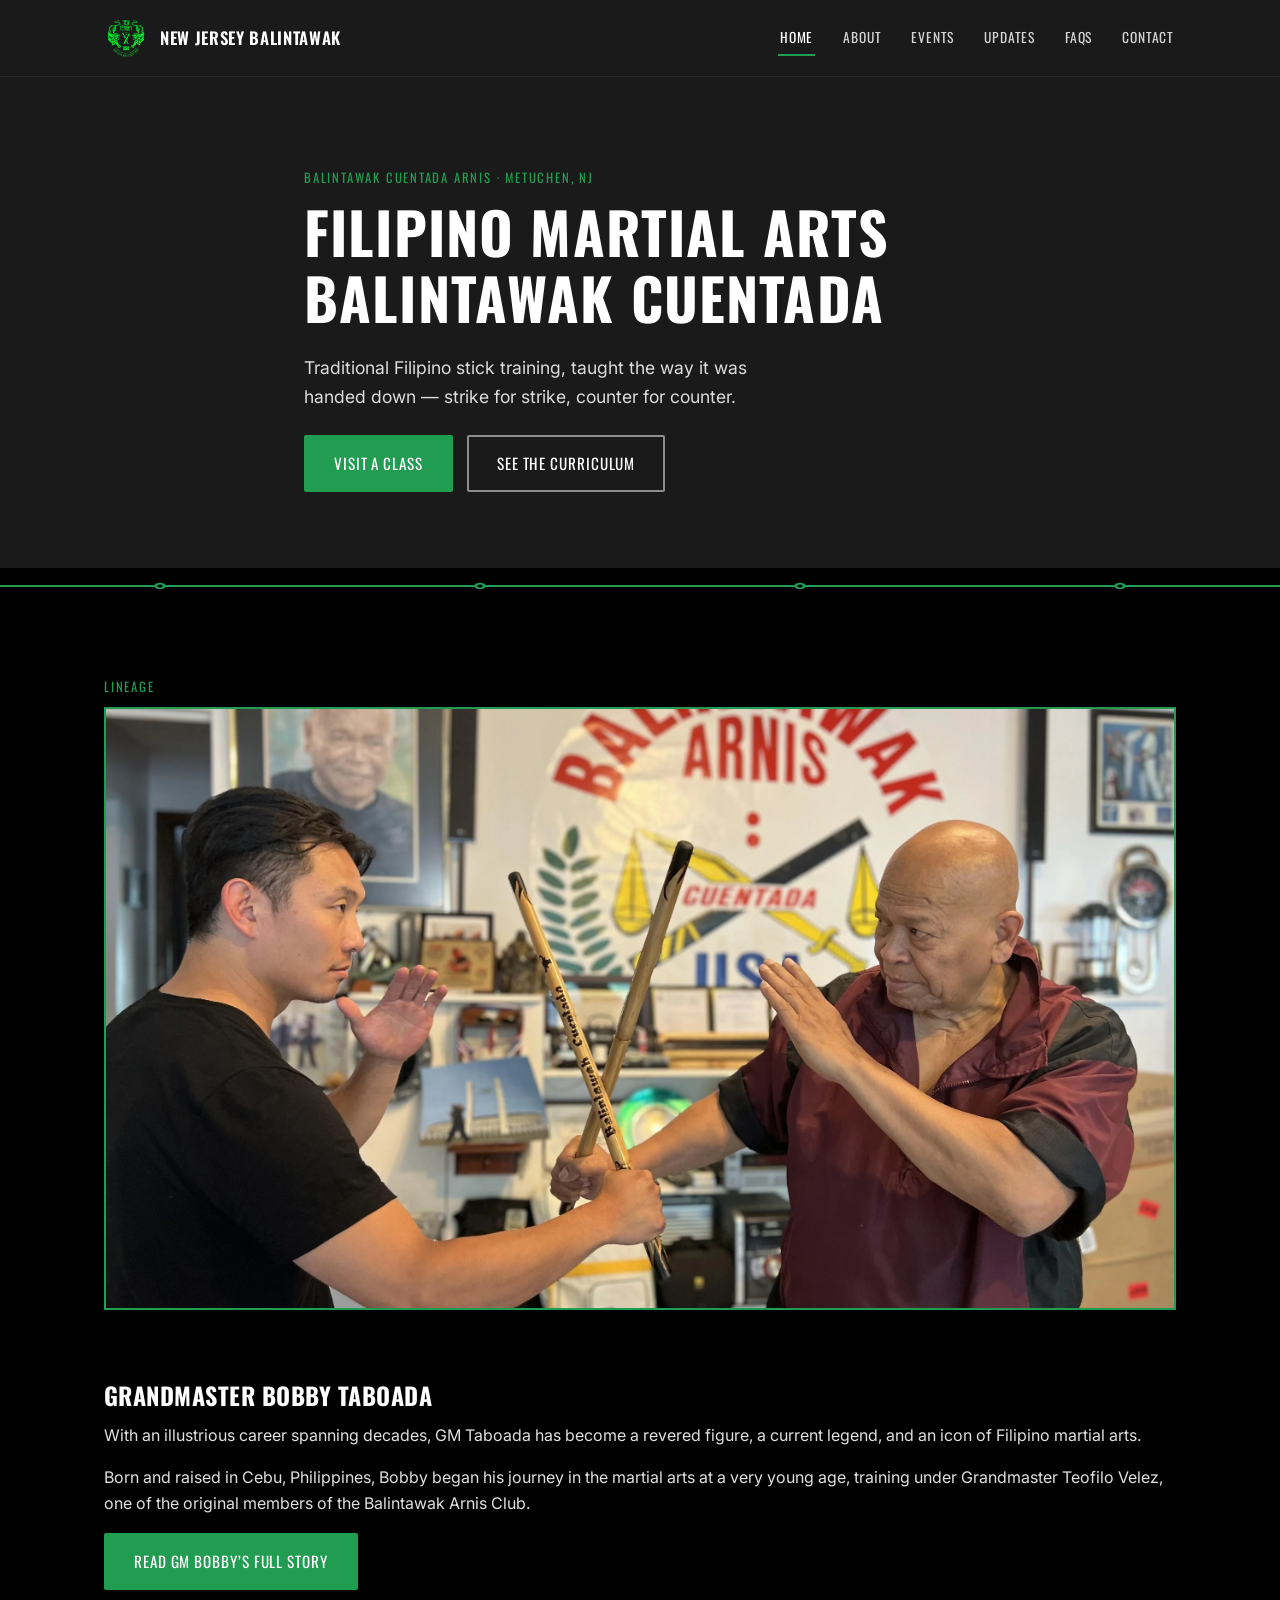
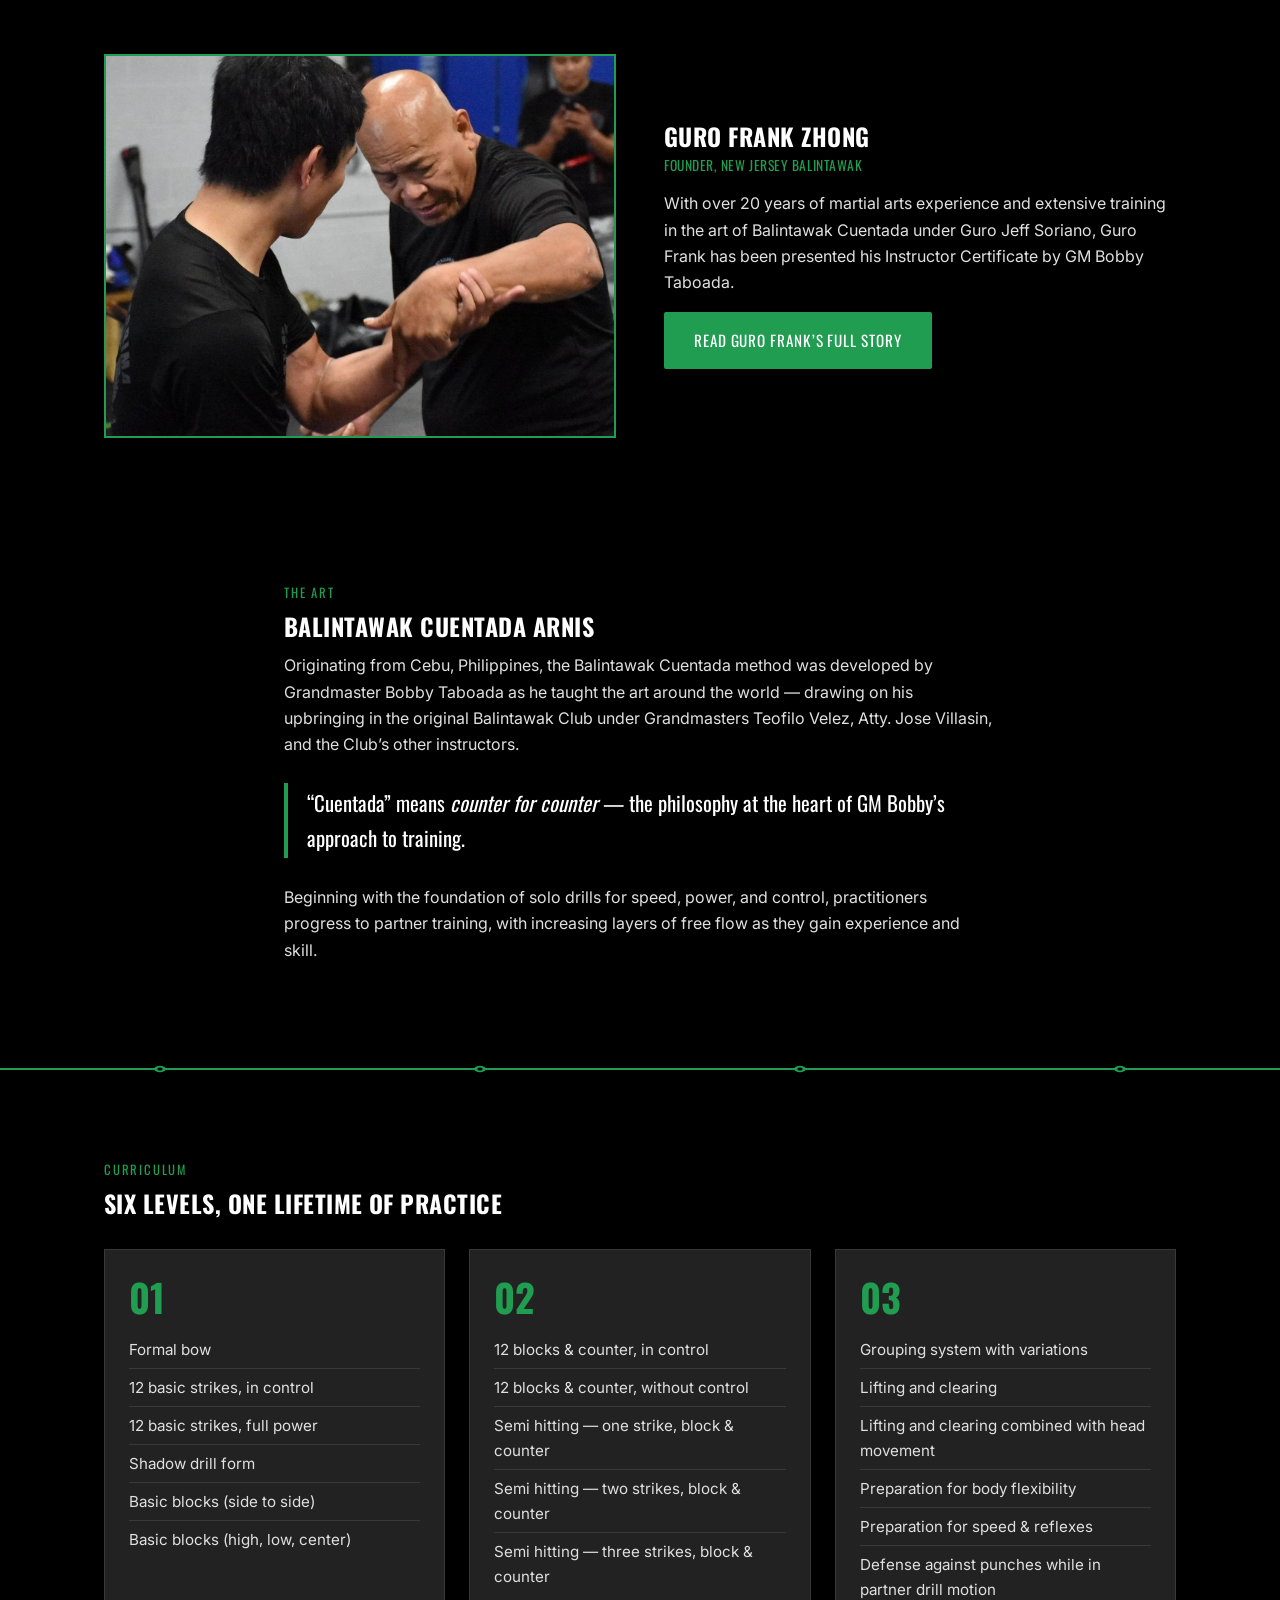
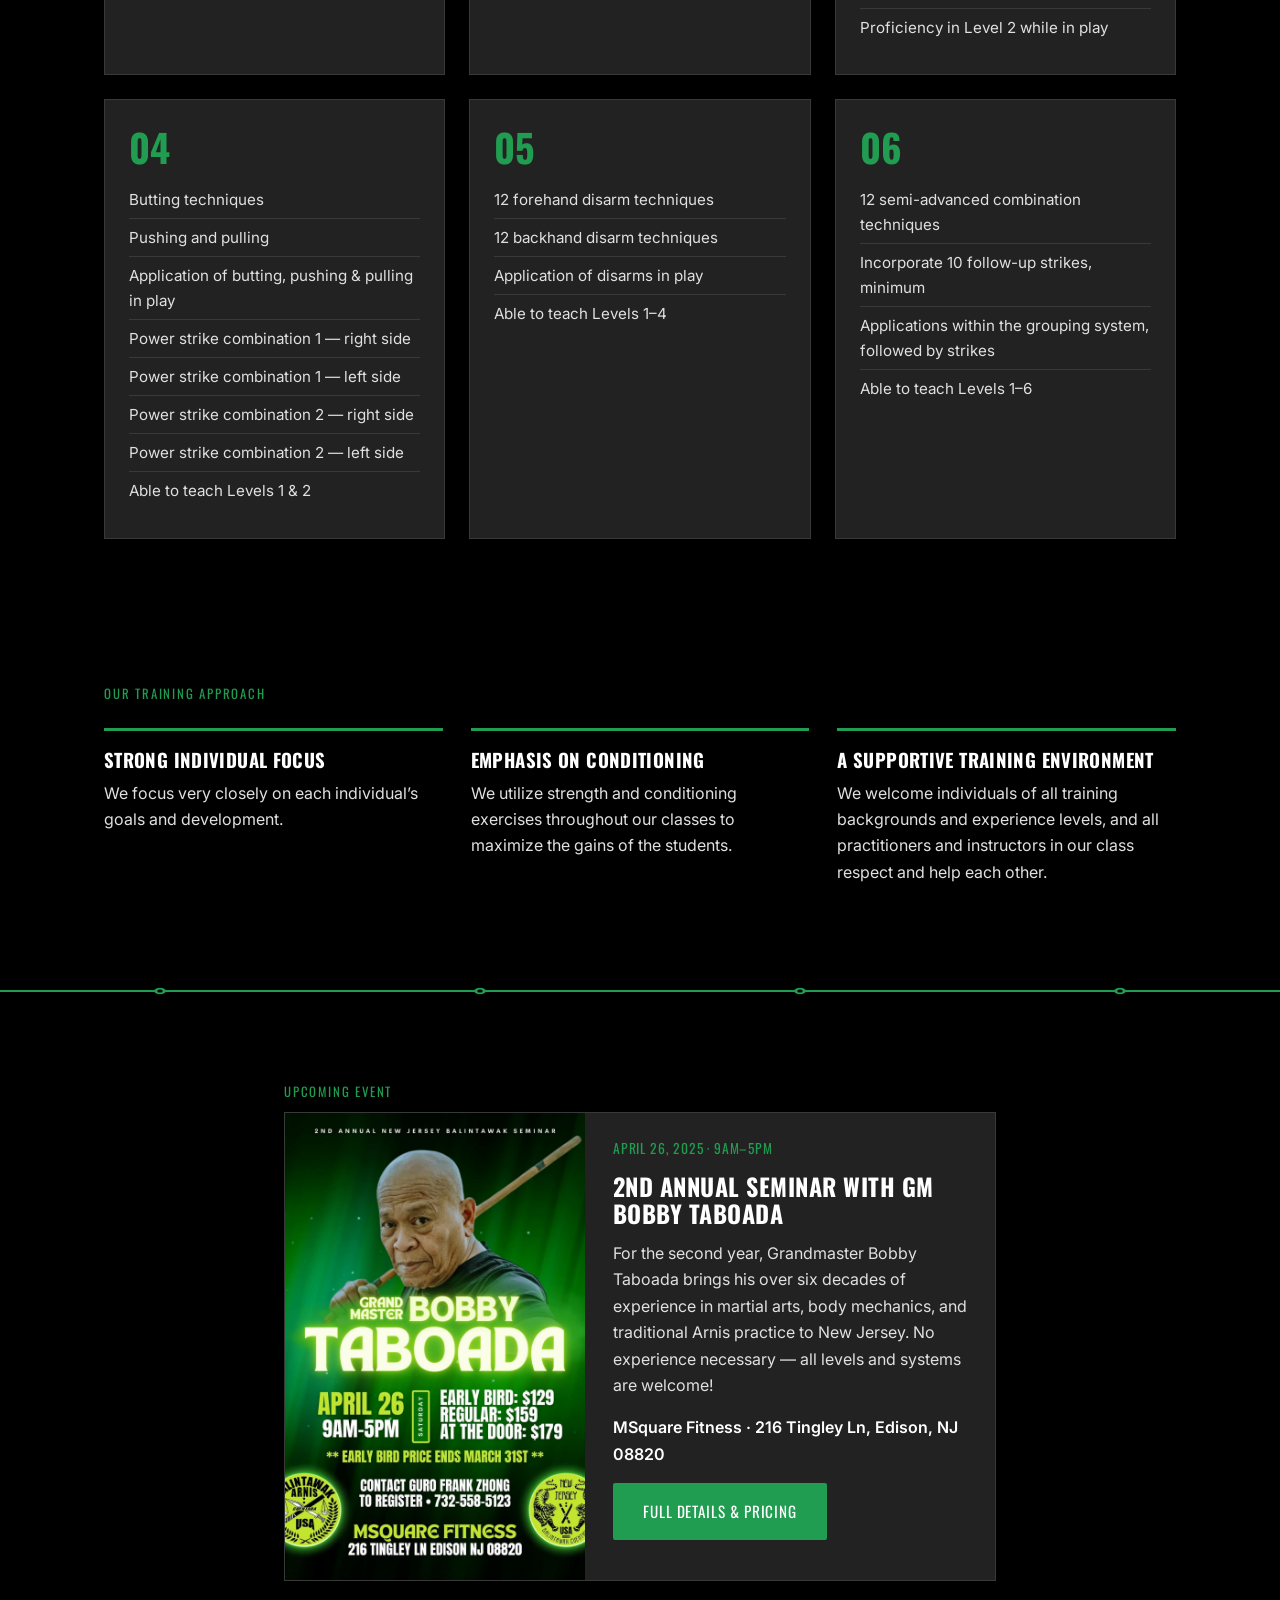
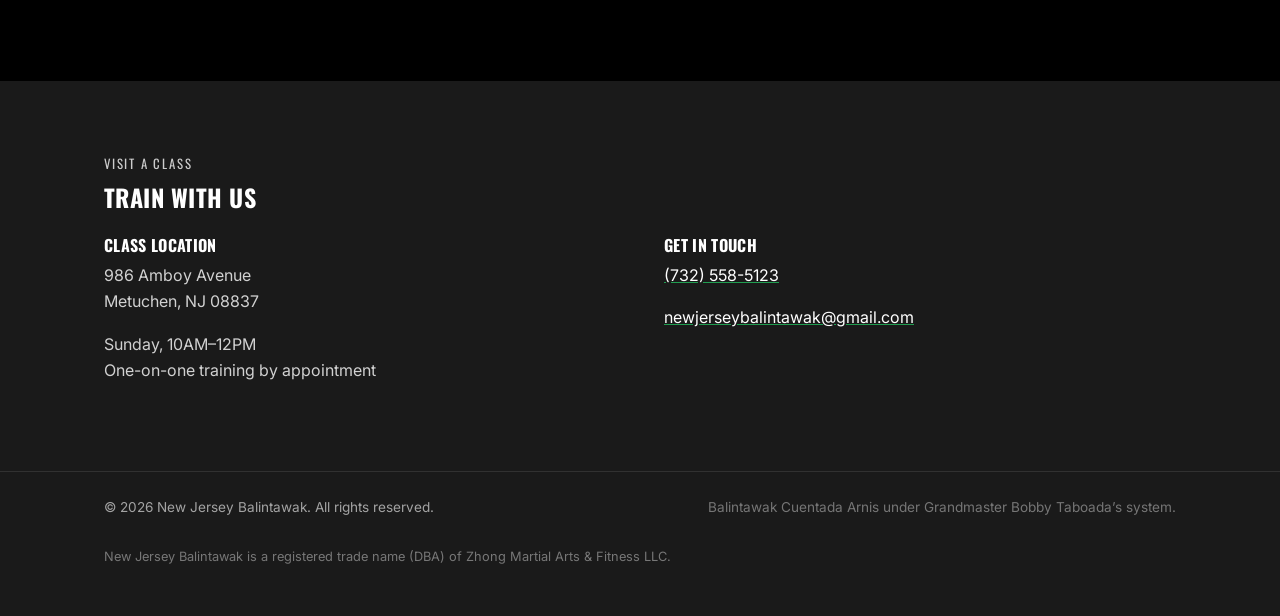
==== commit eca88a01: "Update header text in index.html" ====
--- a/index.html
+++ b/index.html
@@ -39,7 +39,7 @@
   <section class="hero" style="background:#1A1A1A;">
     <div class="wrap hero-inner">
       <p class="eyebrow">Balintawak Cuentada Arnis &middot; Metuchen, NJ</p>
-      <h1 style="color:#FFF;">Filipino Martial Arts<br>Balintawak Cuentada Arnis</h1>
+      <h1 style="color:#FFF;">Filipino Martial Arts<br>Balintawak Cuentada</h1>
       <p class="hero-lede" style="color:rgba(255,255,255,0.85);">Traditional Filipino stick training, taught the way it was handed down &mdash; strike for strike, counter for counter.</p>
       <div class="hero-actions">
         <a class="btn btn-primary" href="contact.html">Visit a Class</a>
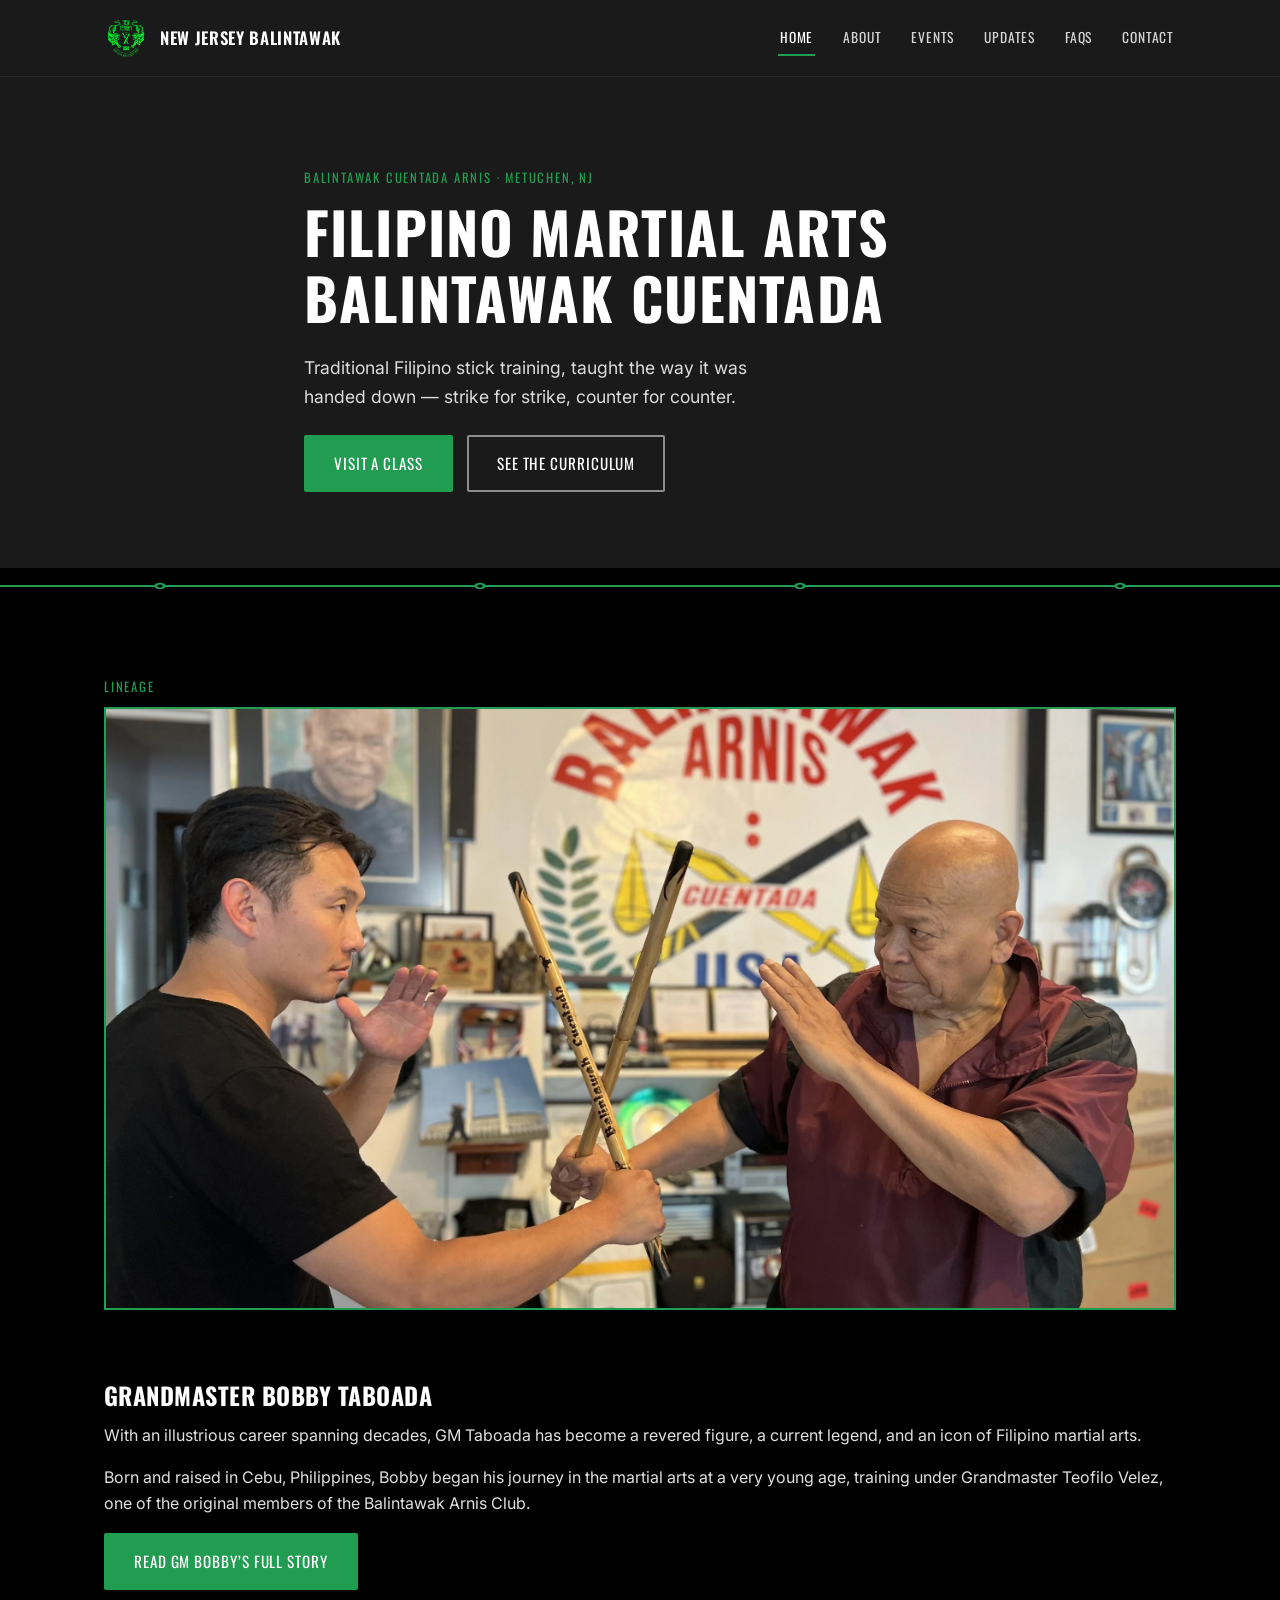
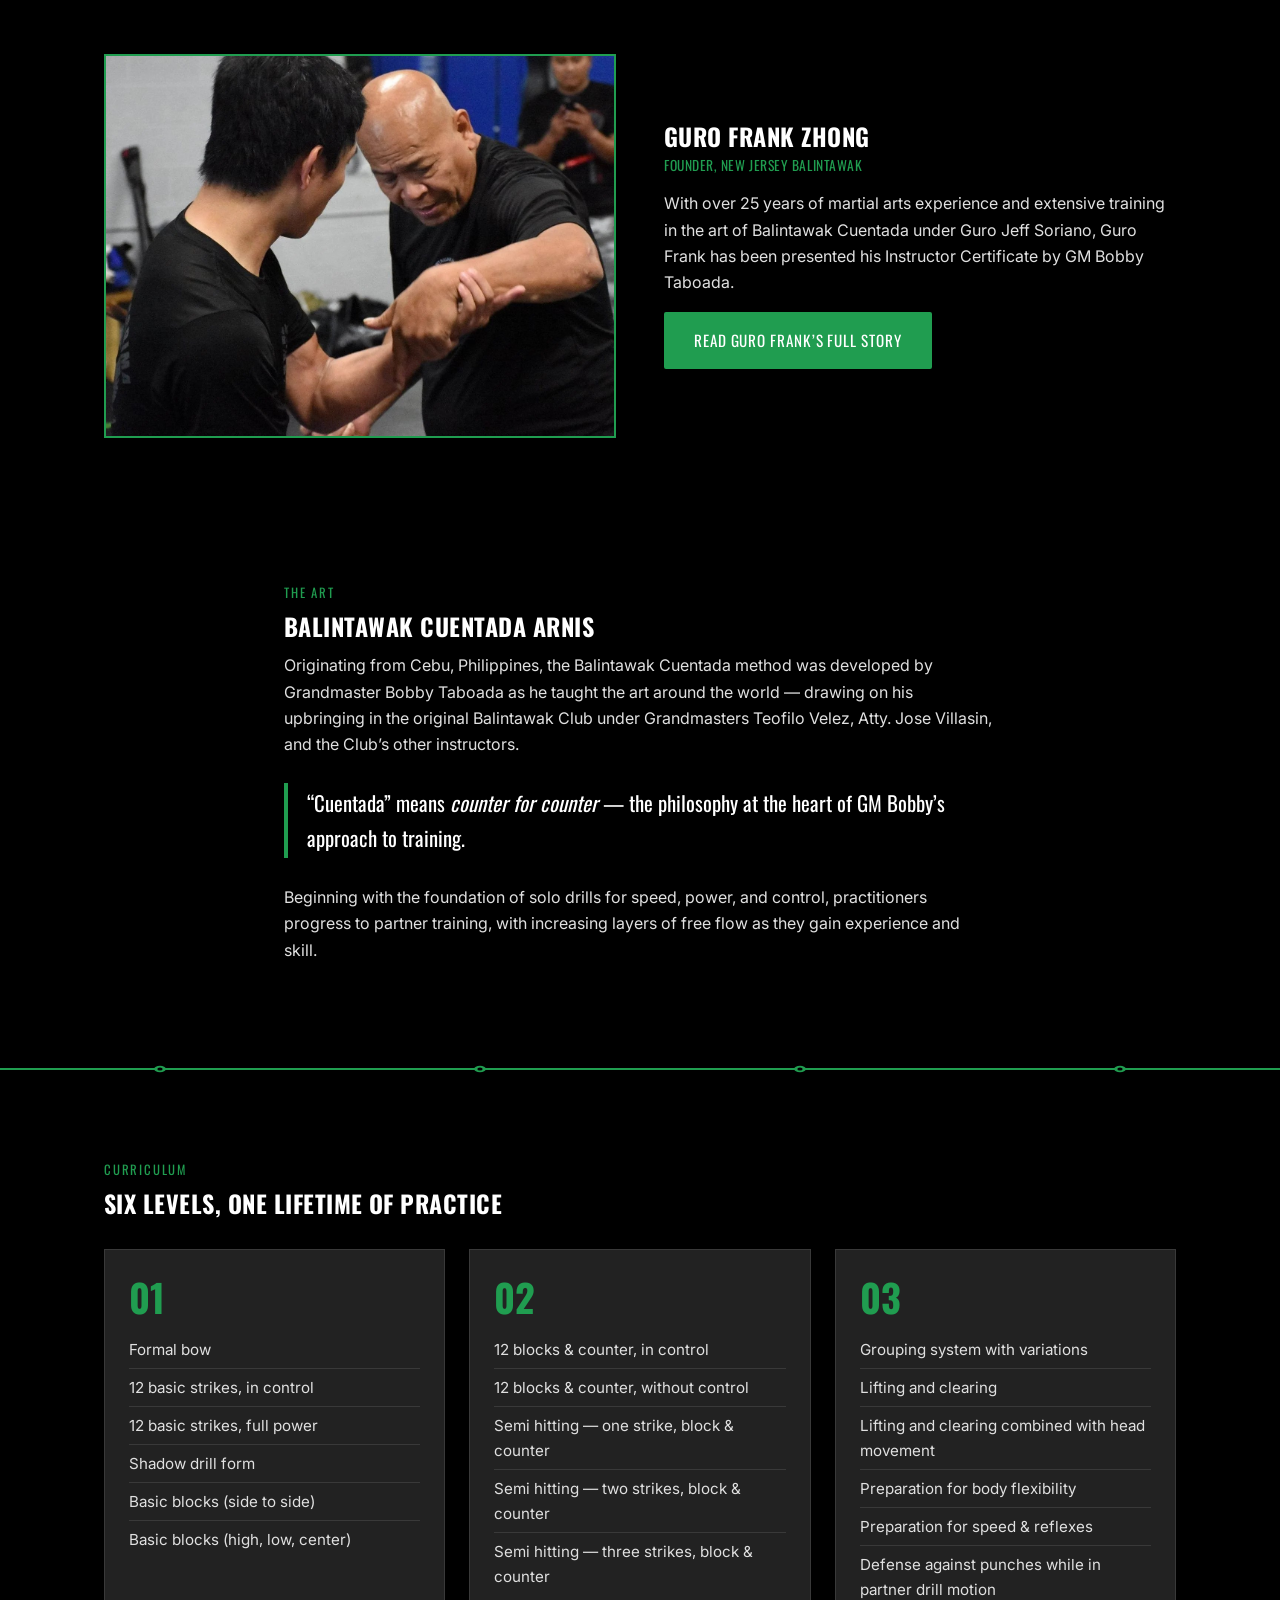
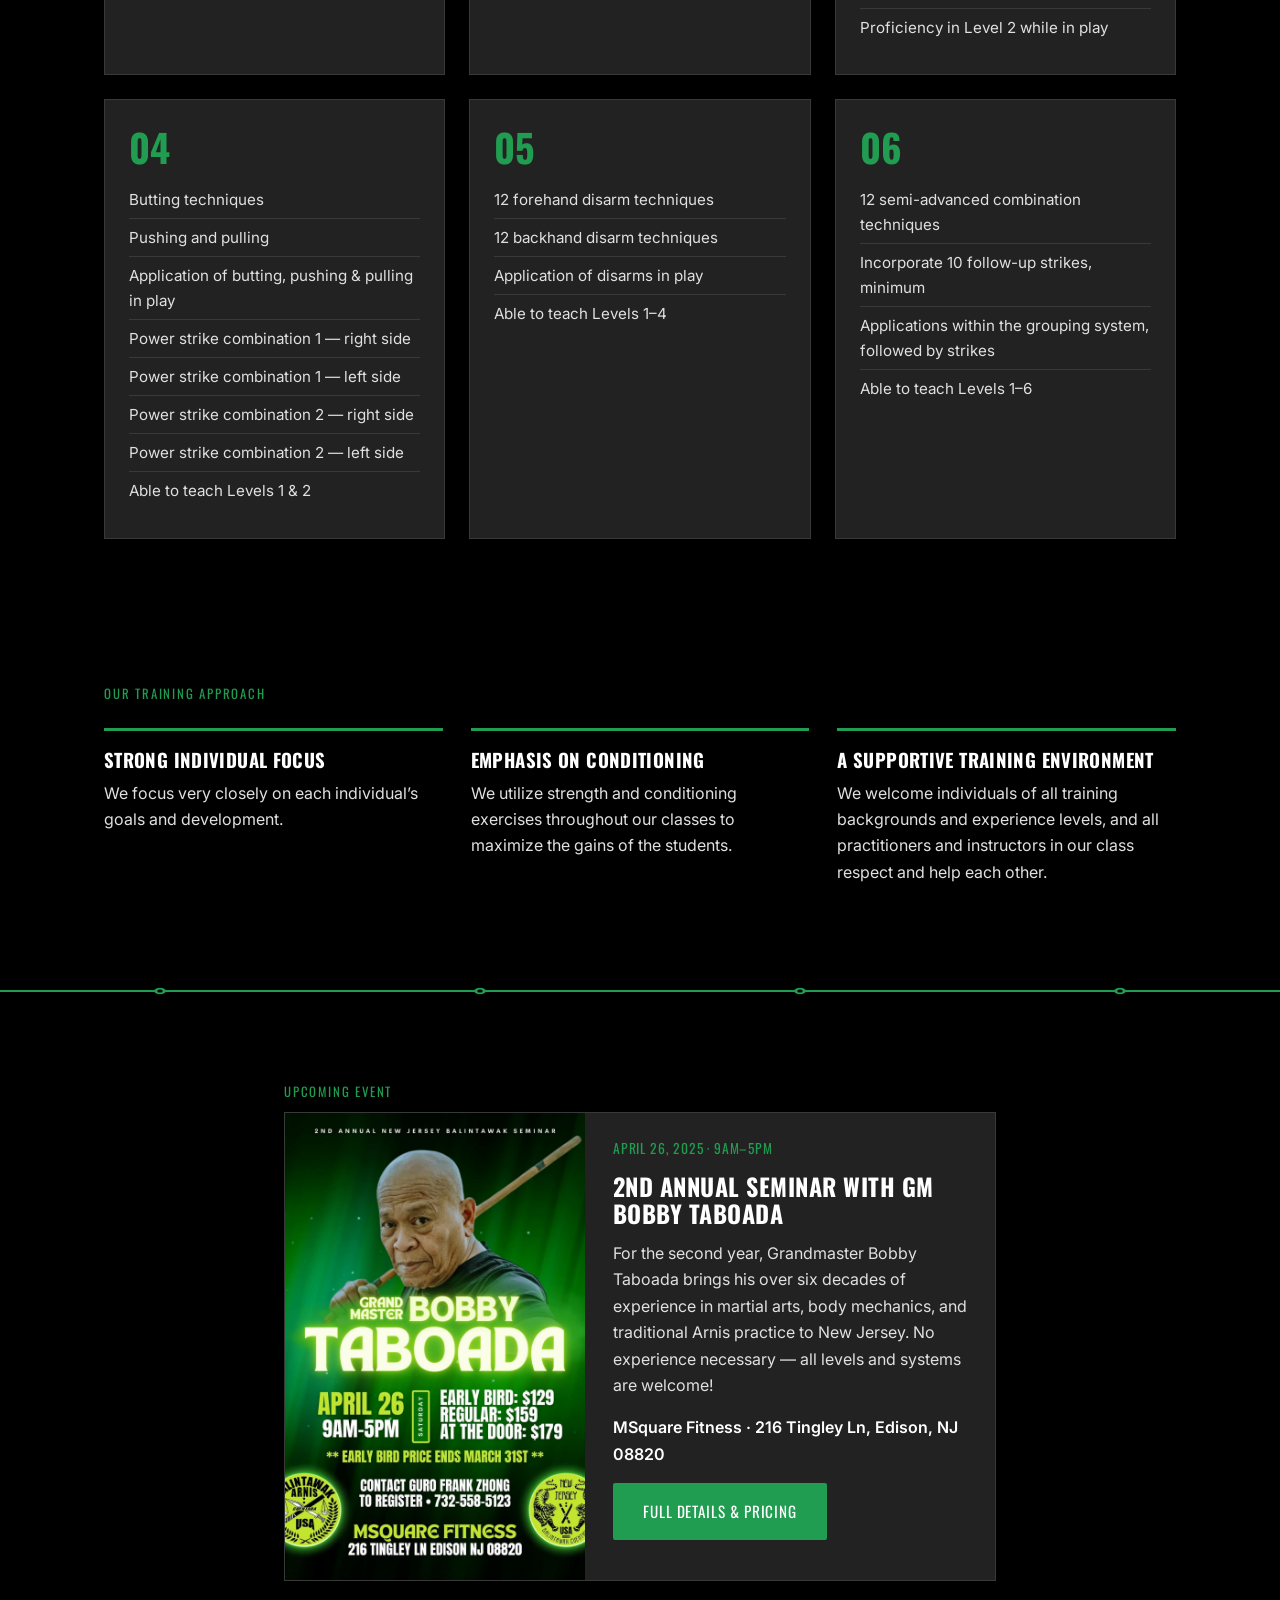
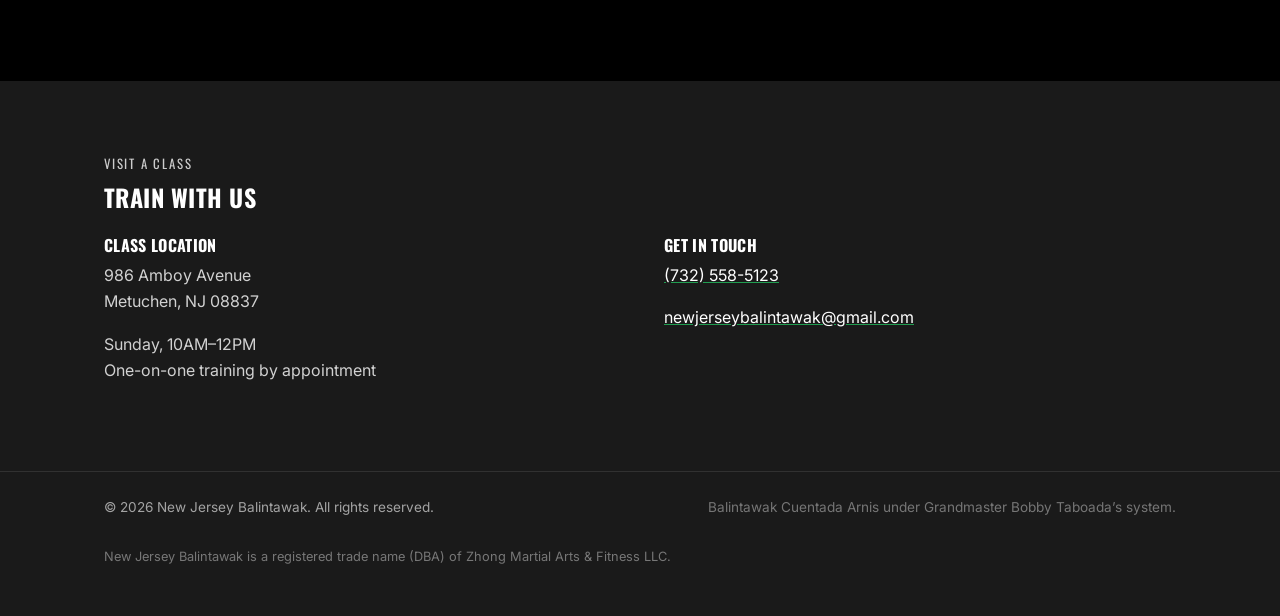
==== commit ccc73e32: "Update Guro Frank Zhong's experience duration Updated Guro Frank Zhong's martial arts experience fro" ====
--- a/index.html
+++ b/index.html
@@ -68,7 +68,7 @@
           <div class="lineage-content">
             <h2>Guro Frank Zhong</h2>
             <p class="lineage-role">Founder, New Jersey Balintawak</p>
-            <p>With over 20 years of martial arts experience and extensive training in the art of Balintawak Cuentada under Guro Jeff Soriano, Guro Frank has been presented his Instructor Certificate by GM Bobby Taboada.</p>
+            <p>With over 25 years of martial arts experience and extensive training in the art of Balintawak Cuentada under Guro Jeff Soriano, Guro Frank has been presented his Instructor Certificate by GM Bobby Taboada.</p>
             <p><a class="btn btn-primary" href="about.html">Read Guro Frank&rsquo;s Full Story</a></p>
           </div>
         </article>
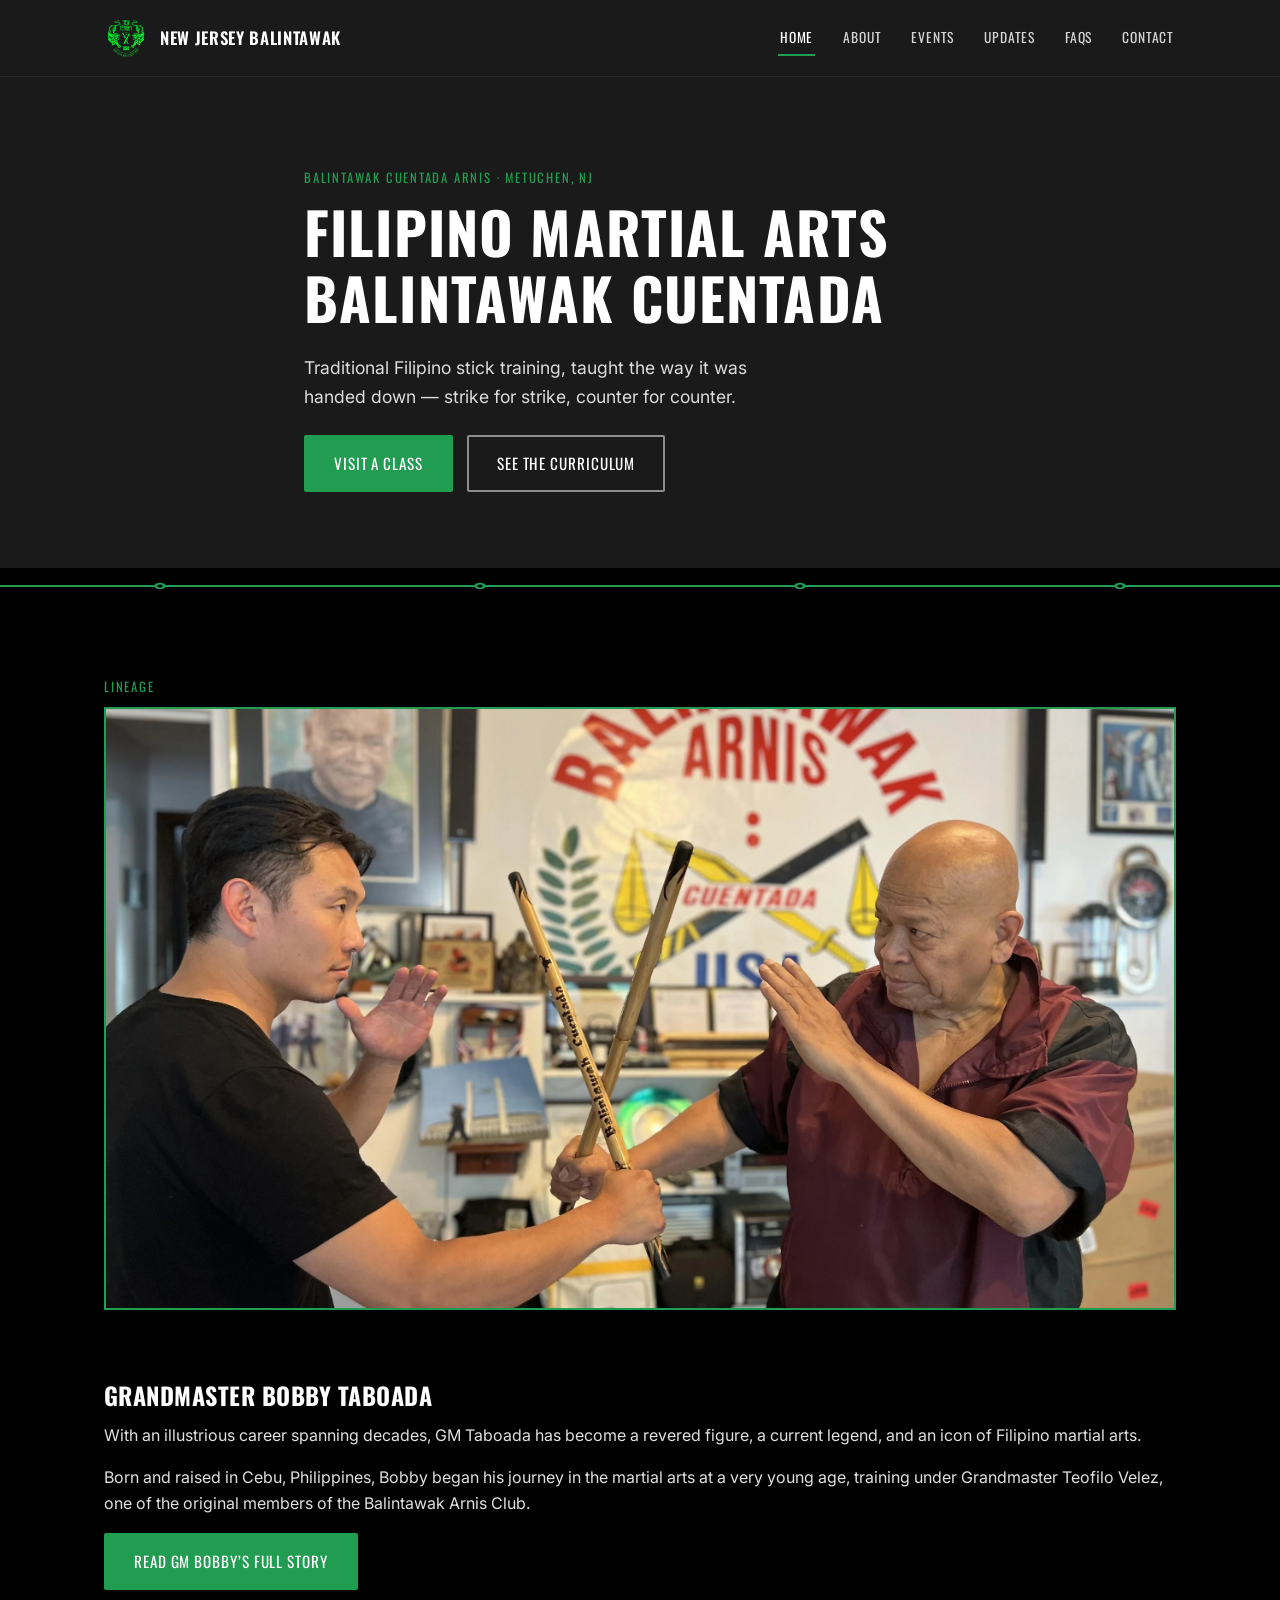
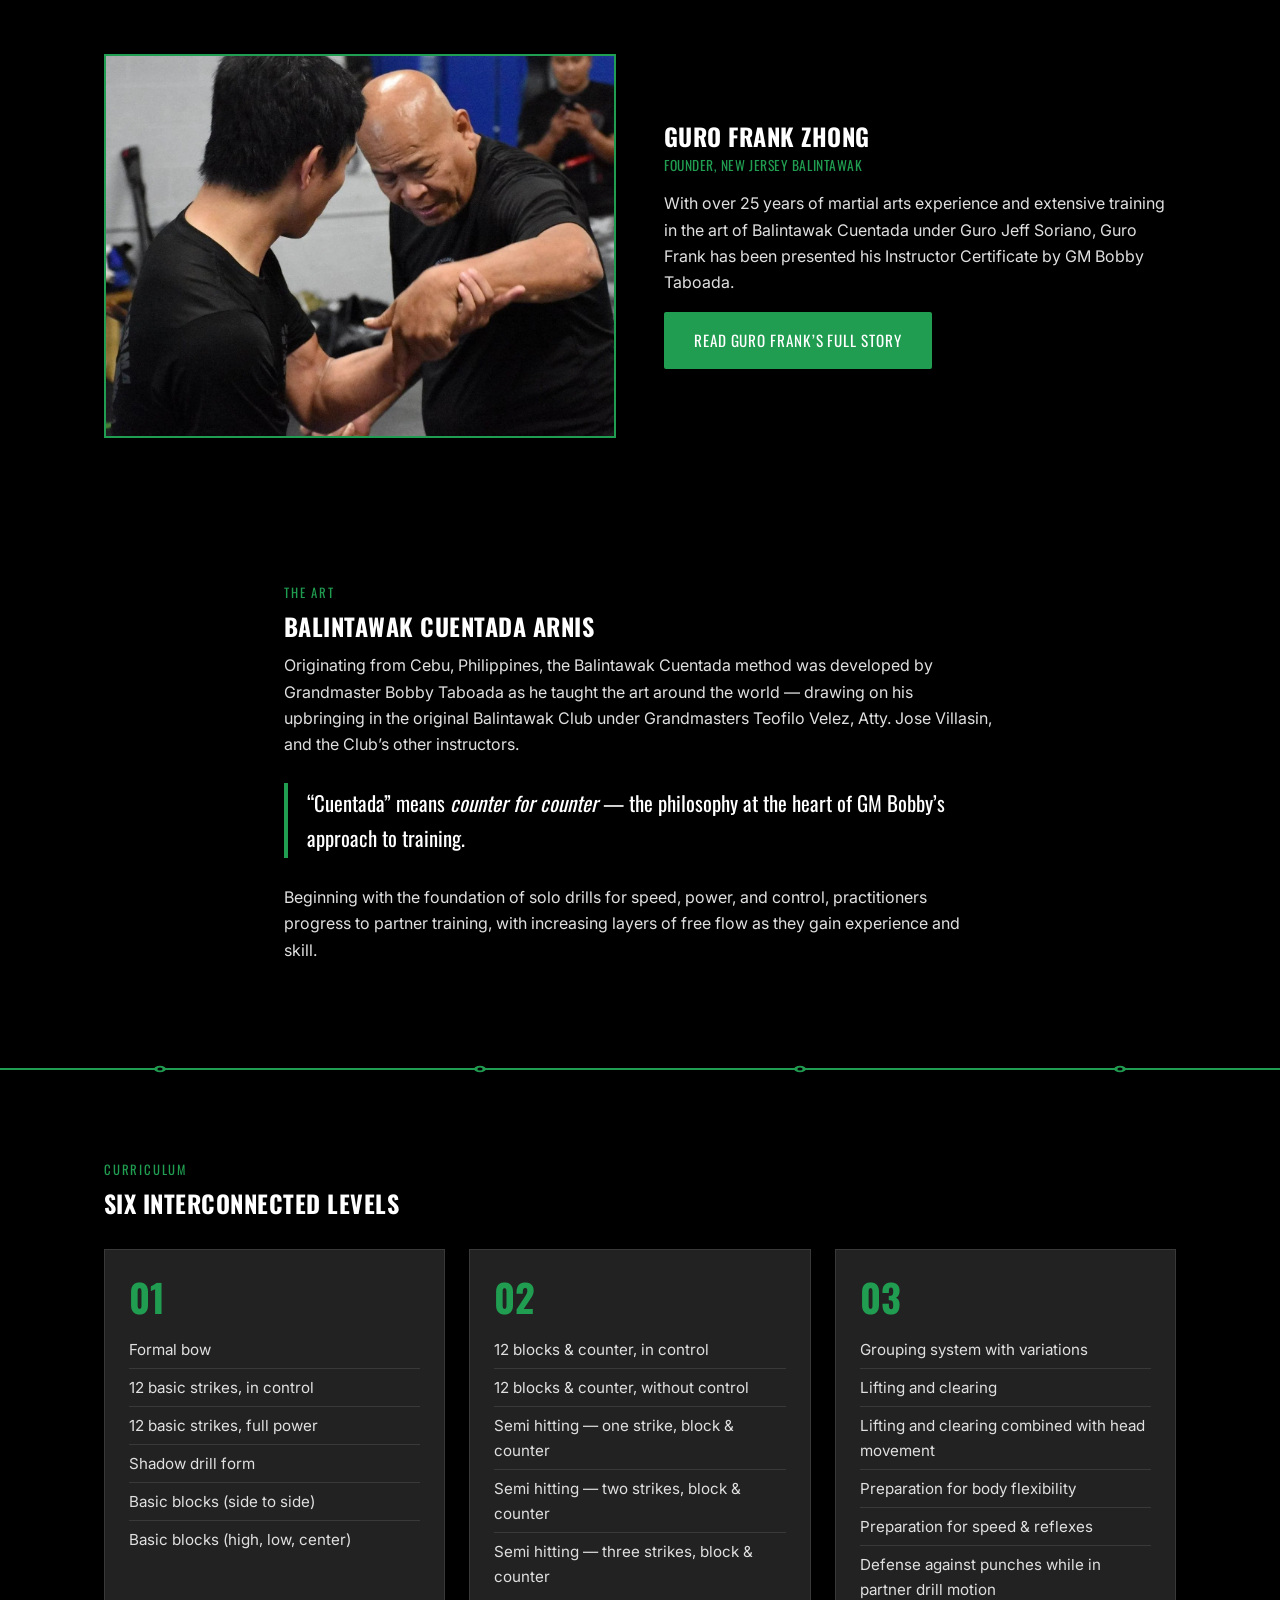
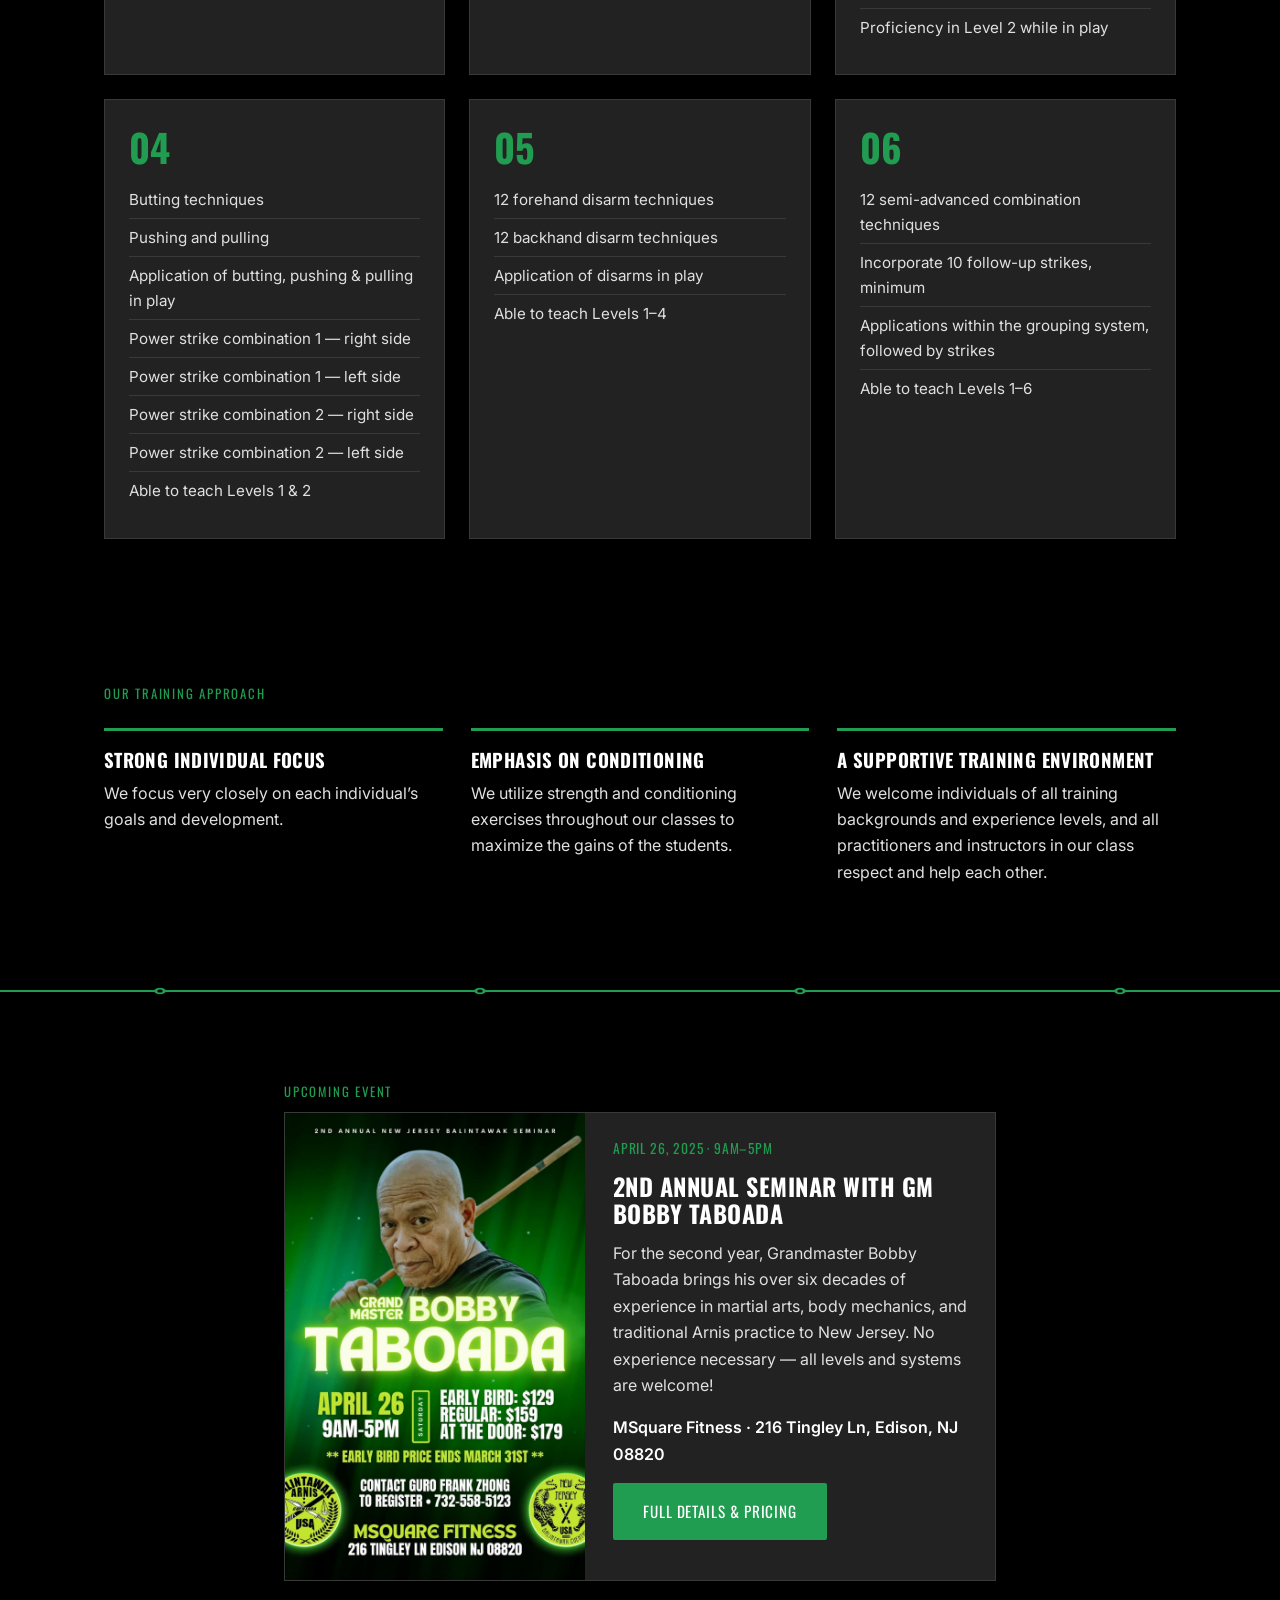
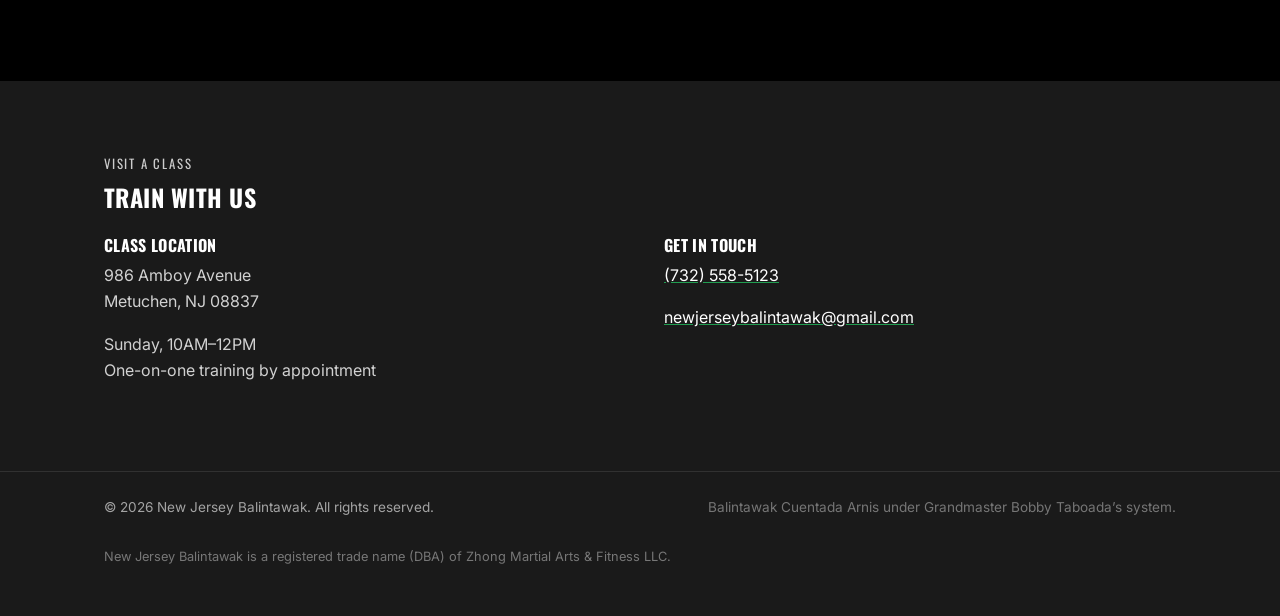
==== commit beb7b2d6: "Change heading text in curriculum section" ====
--- a/index.html
+++ b/index.html
@@ -91,7 +91,7 @@
   <section class="section curriculum" id="curriculum" style="background:#000;">
     <div class="wrap">
       <p class="eyebrow">Curriculum</p>
-      <h2 style="color:#FFF;">Six Levels, One Lifetime of Practice</h2>
+      <h2 style="color:#FFF;">Six Interconnected Levels</h2>
       <div class="level-grid">
         <article class="level-card"><span class="level-num">01</span>
           <ul>
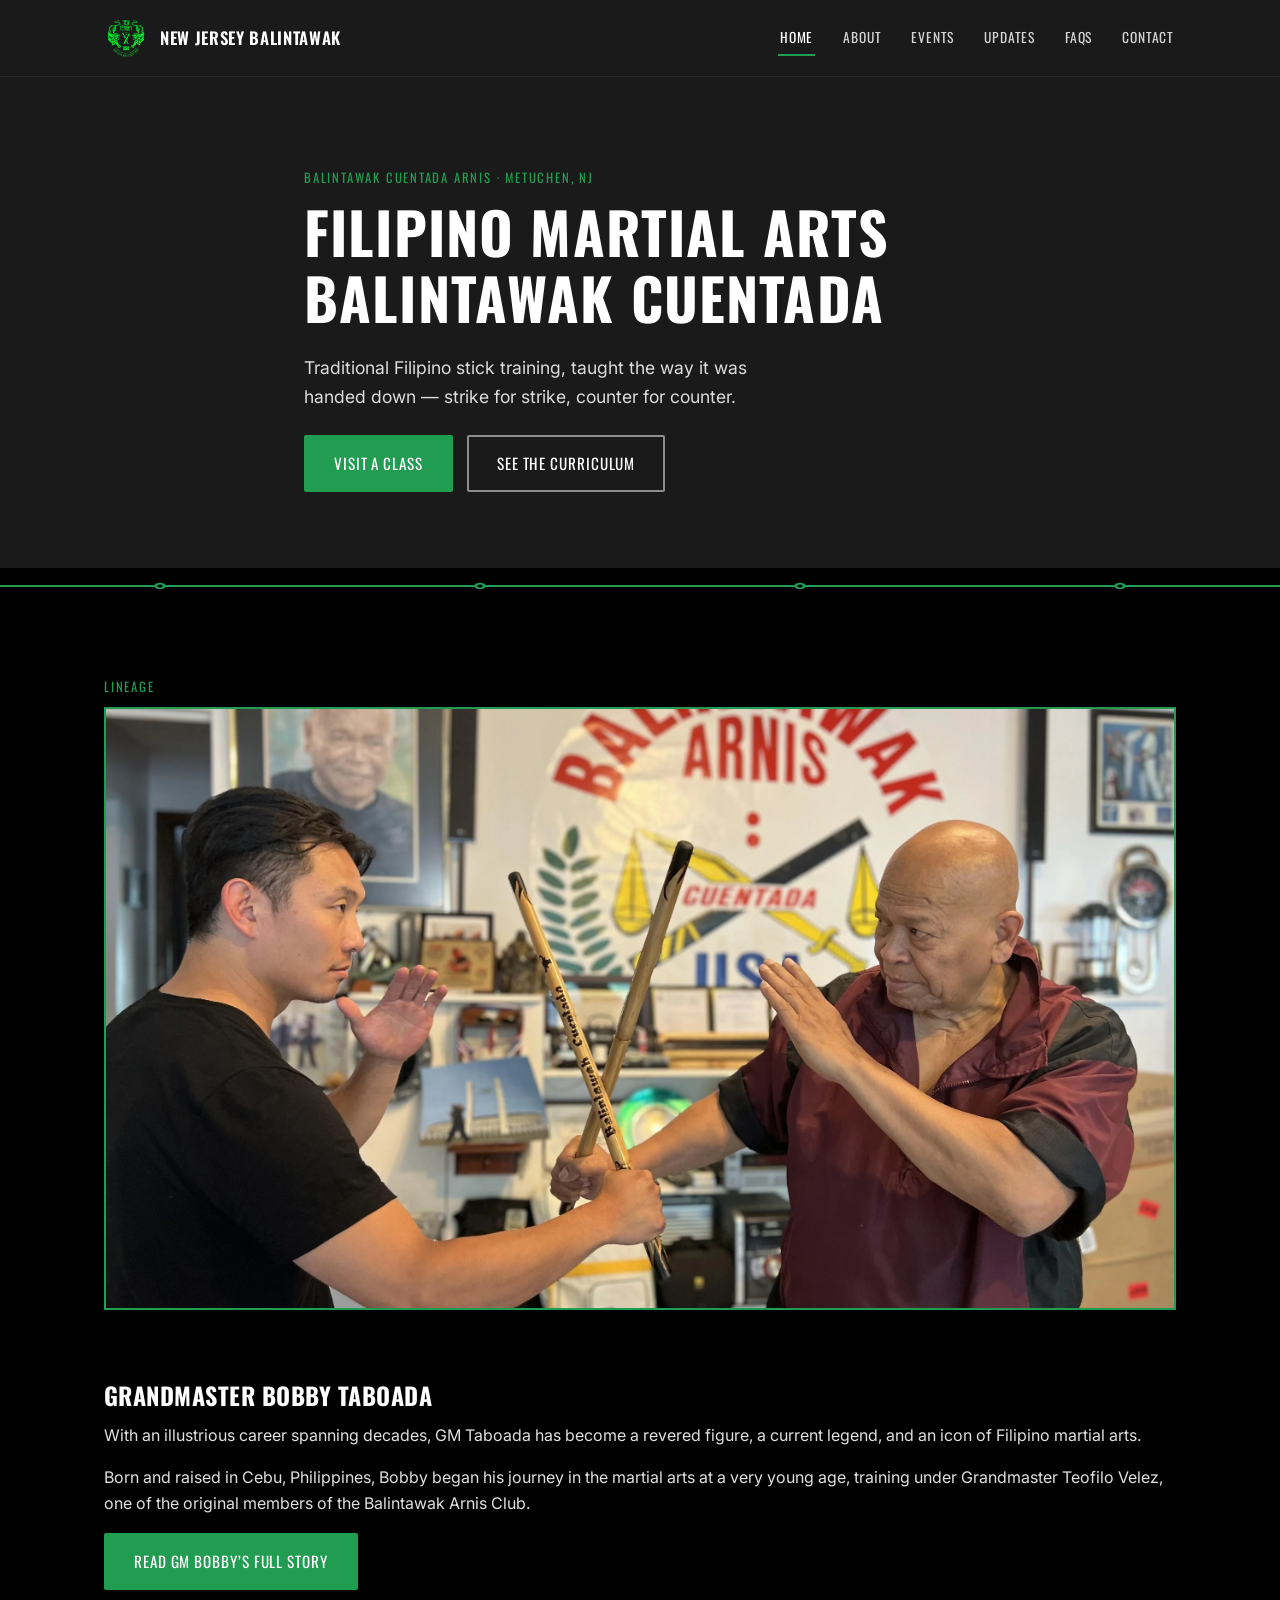
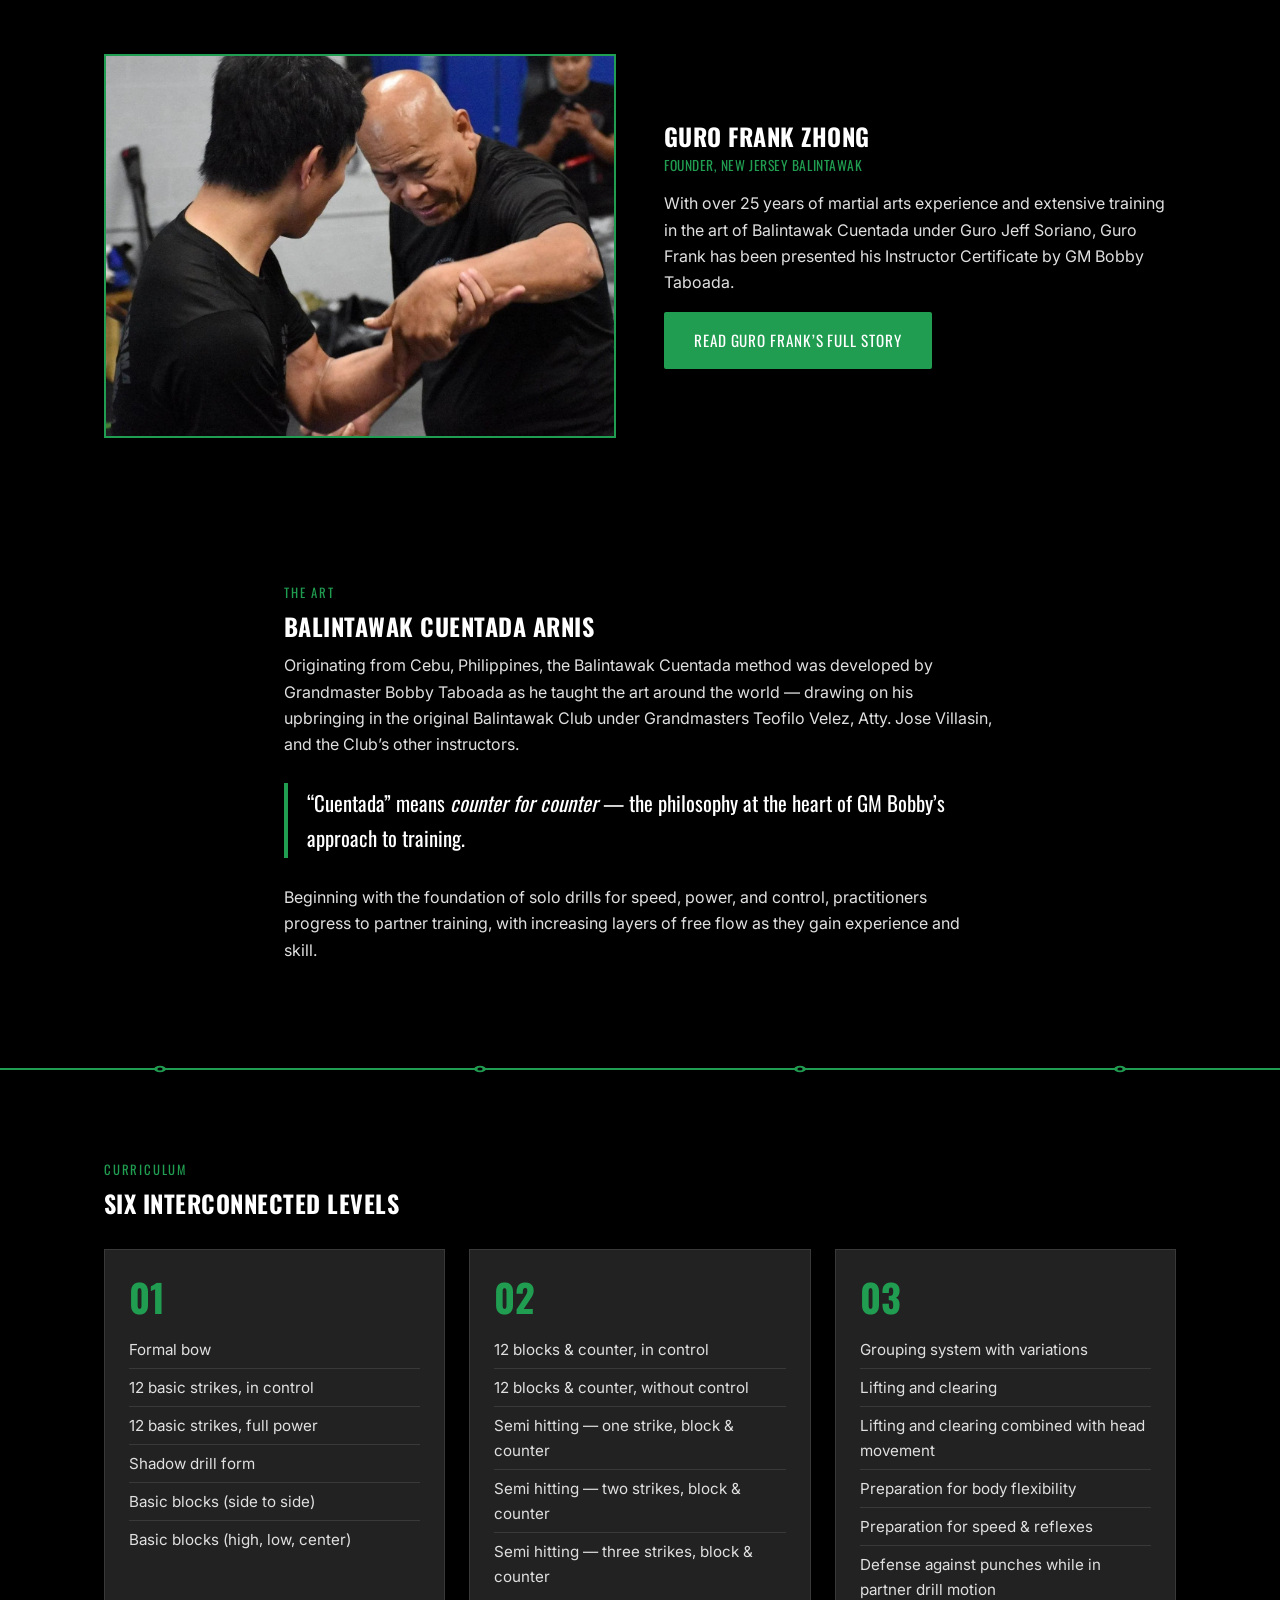
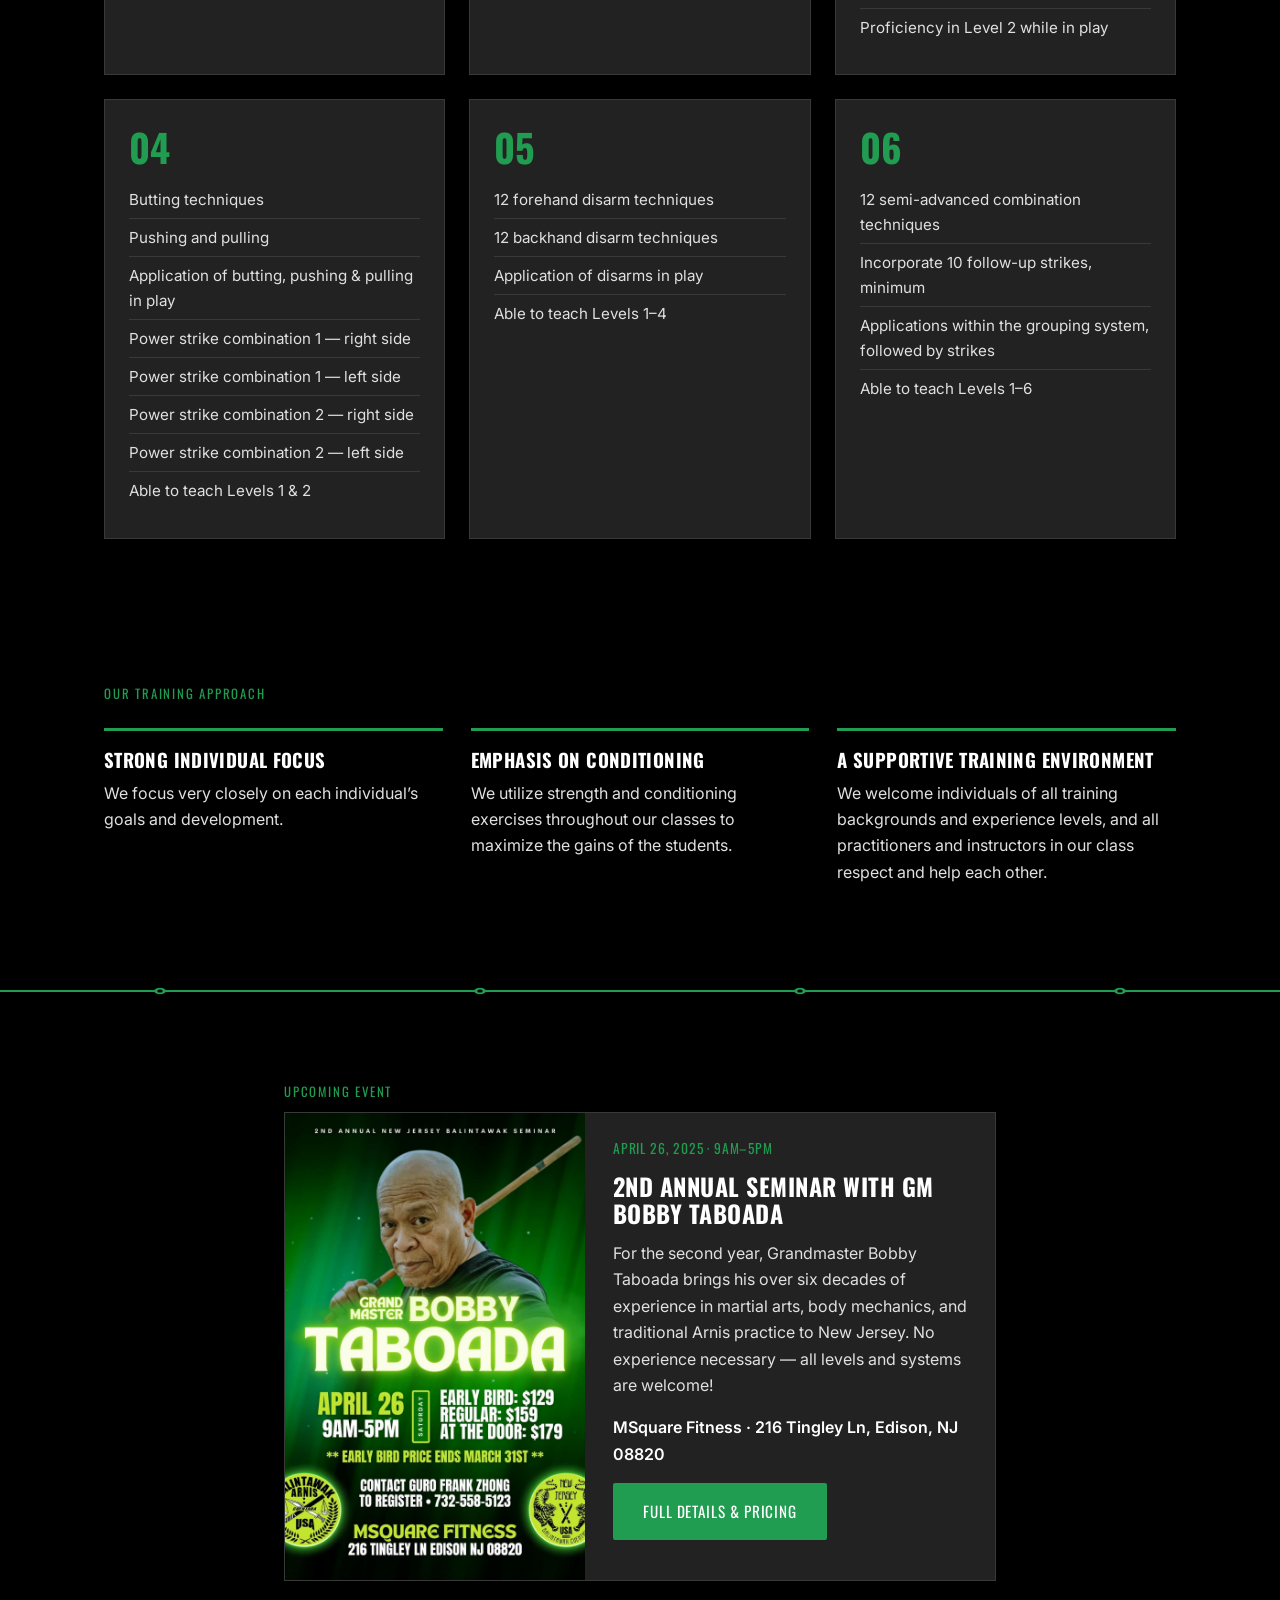
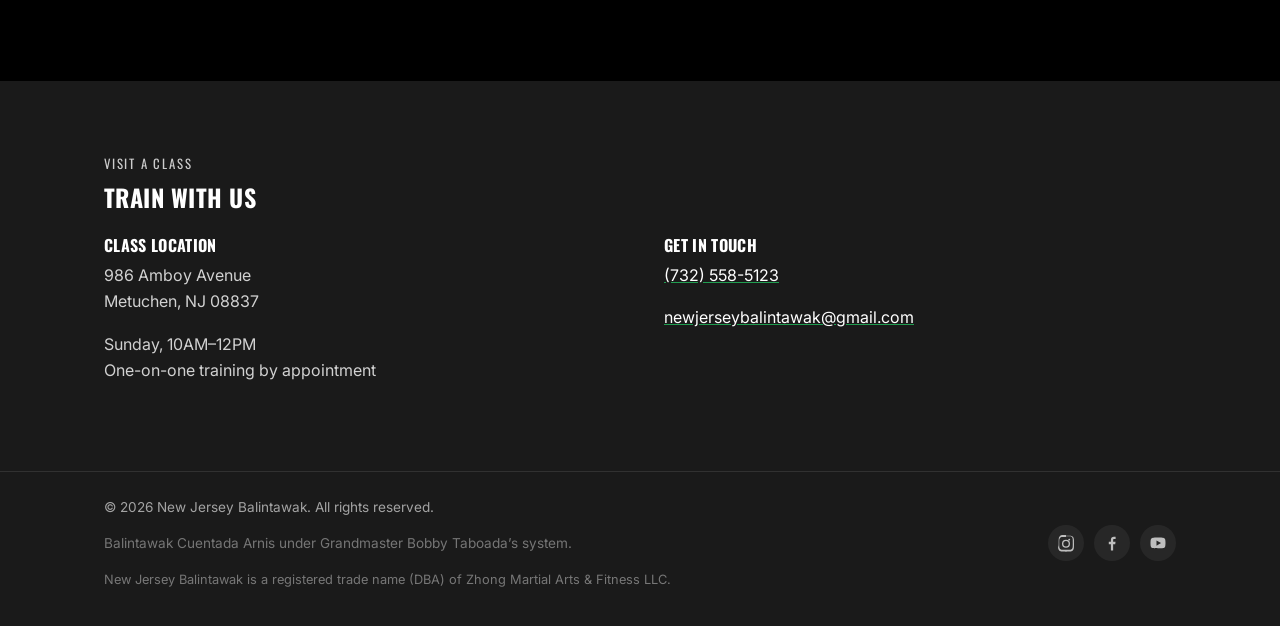
==== commit 76fe731e: "Add social media links to footer, fix reintroduced self-defense wording - Add Instagram/Facebook/You" ====
--- a/index.html
+++ b/index.html
@@ -191,9 +191,22 @@
 
 <footer class="site-footer">
   <div class="wrap footer-inner">
-    <p>&copy; <span id="year"></span> New Jersey Balintawak. All rights reserved.</p>
-    <p class="footer-sub">Balintawak Cuentada Arnis under Grandmaster Bobby Taboada&rsquo;s system.</p>
-    <p class="footer-legal">New Jersey Balintawak is a registered trade name (DBA) of Zhong Martial Arts &amp; Fitness LLC.</p>
+    <div class="footer-text">
+      <p>&copy; <span id="year"></span> New Jersey Balintawak. All rights reserved.</p>
+      <p class="footer-sub">Balintawak Cuentada Arnis under Grandmaster Bobby Taboada&rsquo;s system.</p>
+      <p class="footer-legal">New Jersey Balintawak is a registered trade name (DBA) of Zhong Martial Arts &amp; Fitness LLC.</p>
+    </div>
+    <div class="social-links">
+      <a href="https://www.instagram.com/newjerseybalintawak/" target="_blank" rel="noopener" aria-label="Instagram">
+        <svg viewBox="0 0 24 24" aria-hidden="true"><path d="M12 2.2c3.2 0 3.6 0 4.85.07 1.17.05 1.97.24 2.43.4a4.9 4.9 0 0 1 1.77 1.15 4.9 4.9 0 0 1 1.15 1.77c.16.46.35 1.26.4 2.43.06 1.25.07 1.65.07 4.85s0 3.6-.07 4.85c-.05 1.17-.24 1.97-.4 2.43a4.9 4.9 0 0 1-1.15 1.77 4.9 4.9 0 0 1-1.77 1.15c-.46.16-1.26.35-2.43.4-1.25.06-1.65.07-4.85.07s-3.6 0-4.85-.07c-1.17-.05-1.97-.24-2.43-.4a4.9 4.9 0 0 1-1.77-1.15 4.9 4.9 0 0 1-1.15-1.77c-.16-.46-.35-1.26-.4-2.43C2.2 15.6 2.2 15.2 2.2 12s0-3.6.07-4.85c.05-1.17.24-1.97.4-2.43a4.9 4.9 0 0 1 1.15-1.77A4.9 4.9 0 0 1 5.6 1.8c.46-.16 1.26-.35 2.43-.4C9.28 1.2 9.68 1.2 12 1.2Zm0 1.8c-3.15 0-3.52 0-4.76.07-1.02.04-1.57.21-1.94.35a3.1 3.1 0 0 0-1.15.75c-.36.35-.58.7-.75 1.15-.14.37-.31.92-.35 1.94C3 8.48 3 8.85 3 12s0 3.52.05 4.76c.04 1.02.21 1.57.35 1.94.17.44.39.8.75 1.15.35.36.7.58 1.15.75.37.14.92.31 1.94.35 1.24.06 1.6.07 4.76.07s3.52 0 4.76-.07c1.02-.04 1.57-.21 1.94-.35.44-.17.8-.39 1.15-.75.36-.35.58-.7.75-1.15.14-.37.31-.92.35-1.94.06-1.24.07-1.6.07-4.76s0-3.52-.07-4.76c-.04-1.02-.21-1.57-.35-1.94a3.1 3.1 0 0 0-.75-1.15 3.1 3.1 0 0 0-1.15-.75c-.37-.14-.92-.31-1.94-.35C15.52 3 15.15 3 12 3Zm0 3.65a5.35 5.35 0 1 1 0 10.7 5.35 5.35 0 0 1 0-10.7Zm0 1.8a3.55 3.55 0 1 0 0 7.1 3.55 3.55 0 0 0 0-7.1Zm5.55-1.98a1.25 1.25 0 1 1-2.5 0 1.25 1.25 0 0 1 2.5 0Z"/></svg>
+      </a>
+      <a href="https://www.facebook.com/NJBalintawak" target="_blank" rel="noopener" aria-label="Facebook">
+        <svg viewBox="0 0 24 24" aria-hidden="true"><path d="M13.5 22v-8.4h2.8l.42-3.26H13.5V8.24c0-.94.26-1.59 1.6-1.59h1.72V3.74C16.5 3.7 15.55 3.6 14.44 3.6c-2.32 0-3.9 1.42-3.9 4V10.34H7.72v3.26h2.82V22h2.96Z"/></svg>
+      </a>
+      <a href="https://www.youtube.com/@newjerseybalintawak" target="_blank" rel="noopener" aria-label="YouTube">
+        <svg viewBox="0 0 24 24" aria-hidden="true"><path d="M21.58 7.19a2.75 2.75 0 0 0-1.94-1.95C17.9 4.75 12 4.75 12 4.75s-5.9 0-7.64.49a2.75 2.75 0 0 0-1.94 1.95C2 8.94 2 12 2 12s0 3.06.42 4.81a2.75 2.75 0 0 0 1.94 1.95c1.74.49 7.64.49 7.64.49s5.9 0 7.64-.49a2.75 2.75 0 0 0 1.94-1.95C22 15.06 22 12 22 12s0-3.06-.42-4.81ZM9.98 15.5v-7l6.09 3.5-6.09 3.5Z"/></svg>
+      </a>
+    </div>
   </div>
 </footer>
 
--- a/styles.css
+++ b/styles.css
@@ -225,7 +225,16 @@
 
 /* Footer */
 .site-footer { background: var(--ink); border-top: 1px solid rgba(255,255,255,0.1); color: rgba(255,255,255,0.6); padding: 24px 0 36px; font-size: 0.85rem; }
-.footer-inner { display: flex; flex-wrap: wrap; gap: 6px 20px; justify-content: space-between; }
+.footer-inner { display: flex; flex-wrap: wrap; gap: 16px 20px; justify-content: space-between; align-items: center; }
+.footer-text p:last-child { margin-bottom: 0; }
+.social-links { display: flex; gap: 10px; flex: none; }
+.social-links a {
+  color: rgba(255,255,255,0.7); display: inline-flex; align-items: center; justify-content: center;
+  width: 36px; height: 36px; border-radius: 50%; background: rgba(255,255,255,0.06);
+  transition: background-color 0.15s ease, color 0.15s ease;
+}
+.social-links a:hover { background: var(--brand); color: #fff; }
+.social-links svg { width: 18px; height: 18px; fill: currentColor; }
 .footer-sub { color: rgba(255,255,255,0.4); }
 .footer-legal { font-size: 0.8rem; color: #777777; margin-top: 0.5rem; }
 
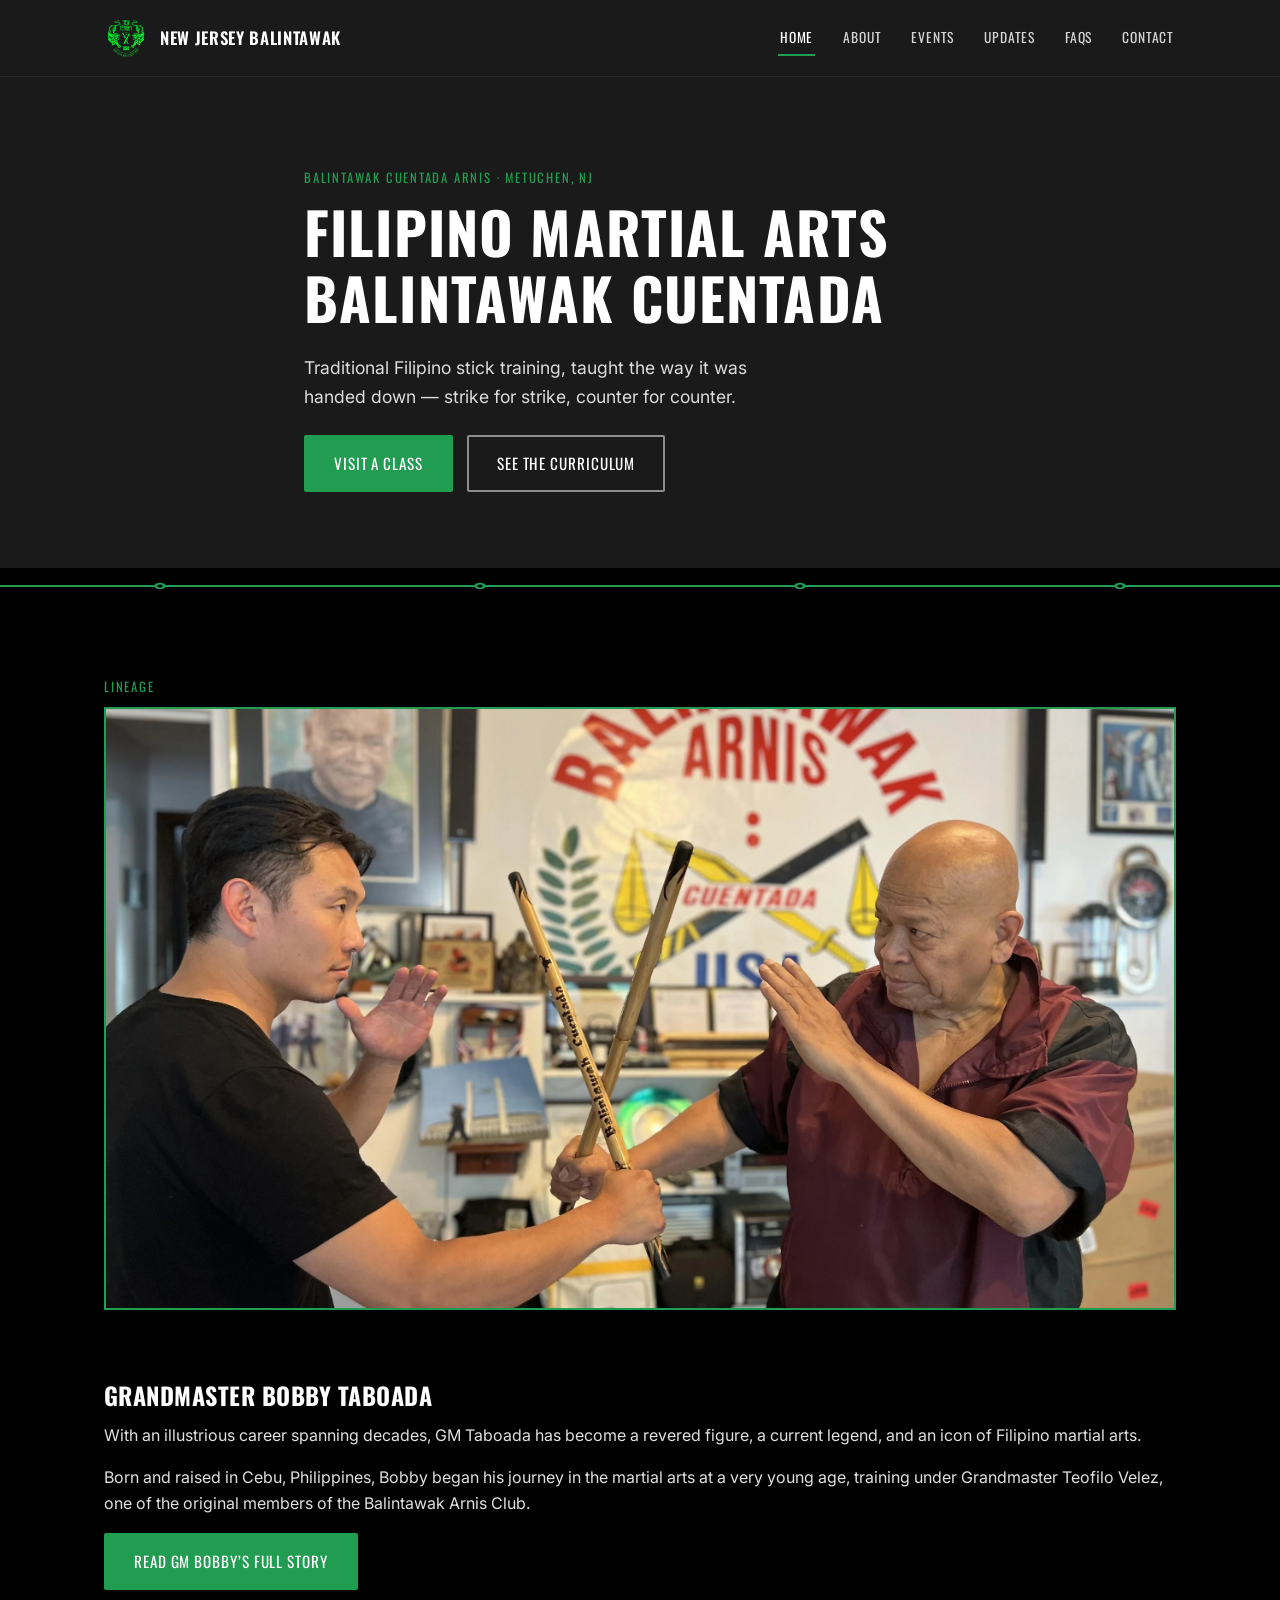
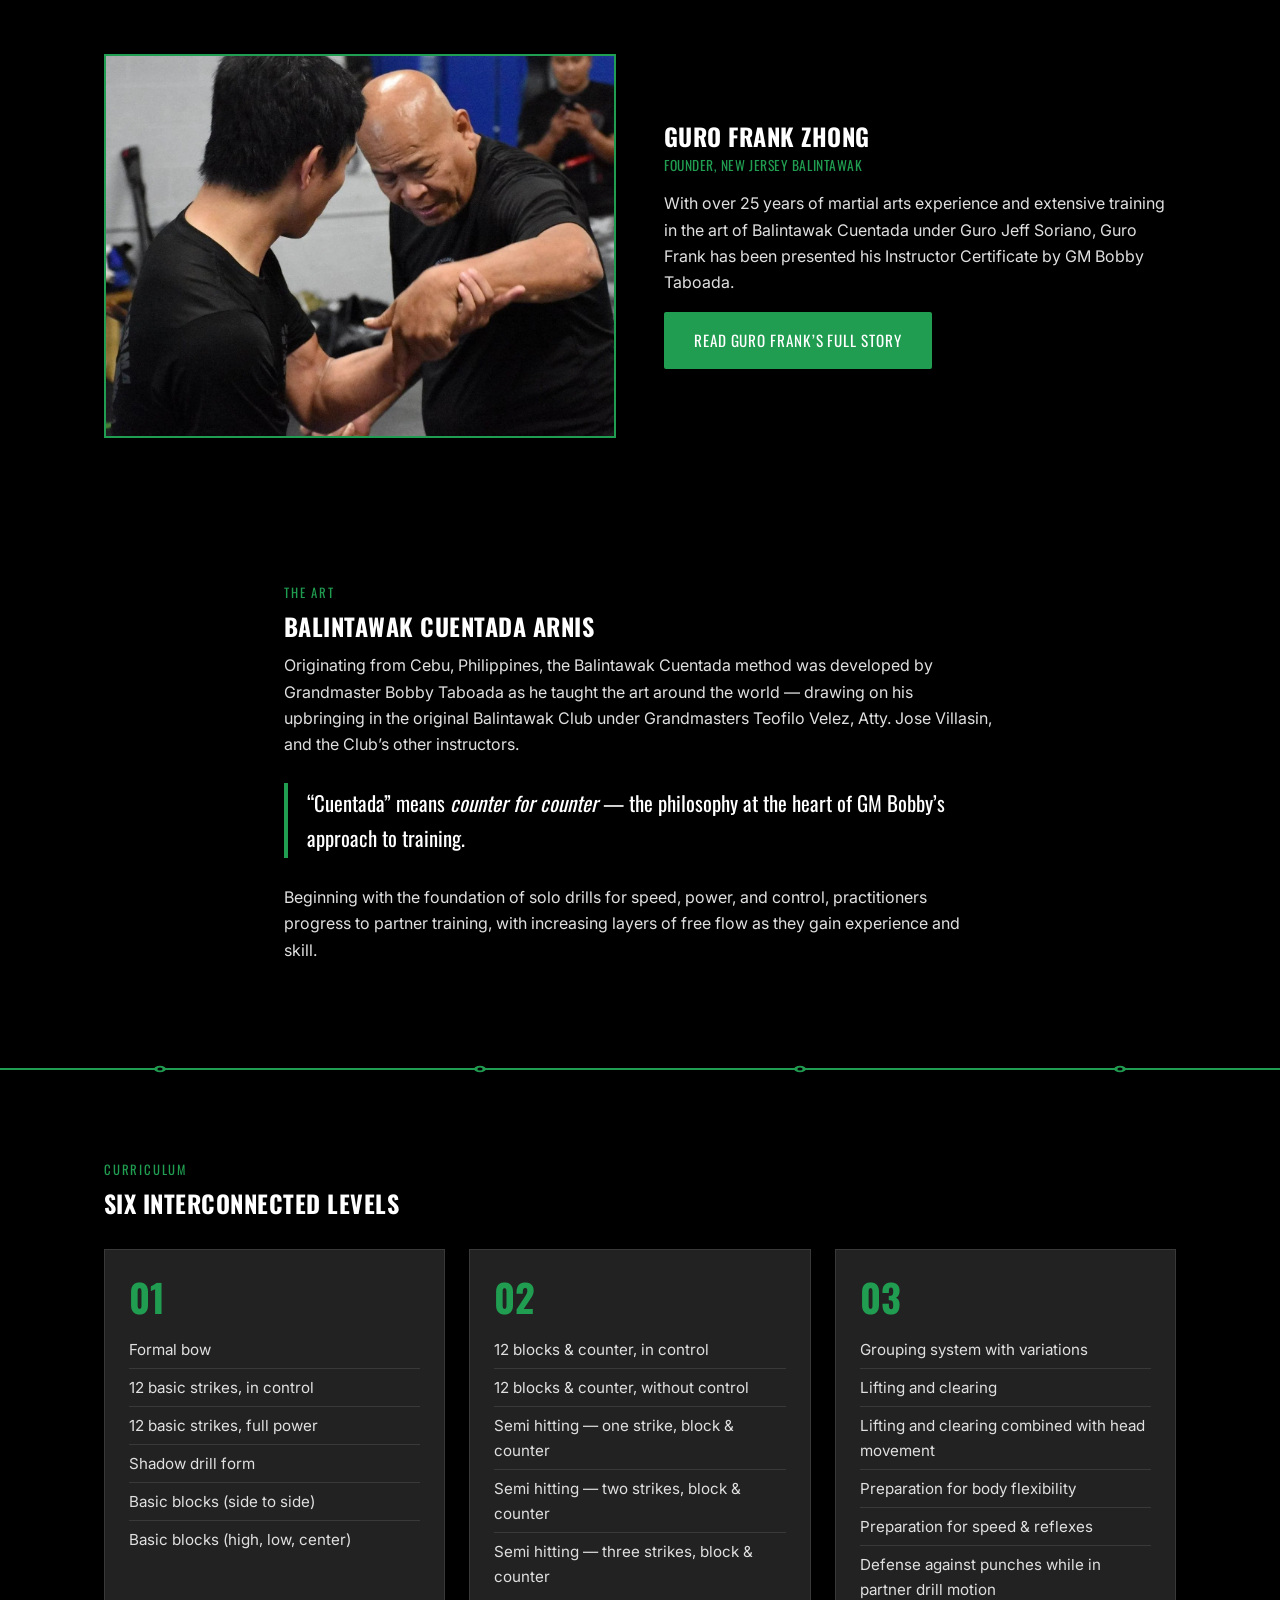
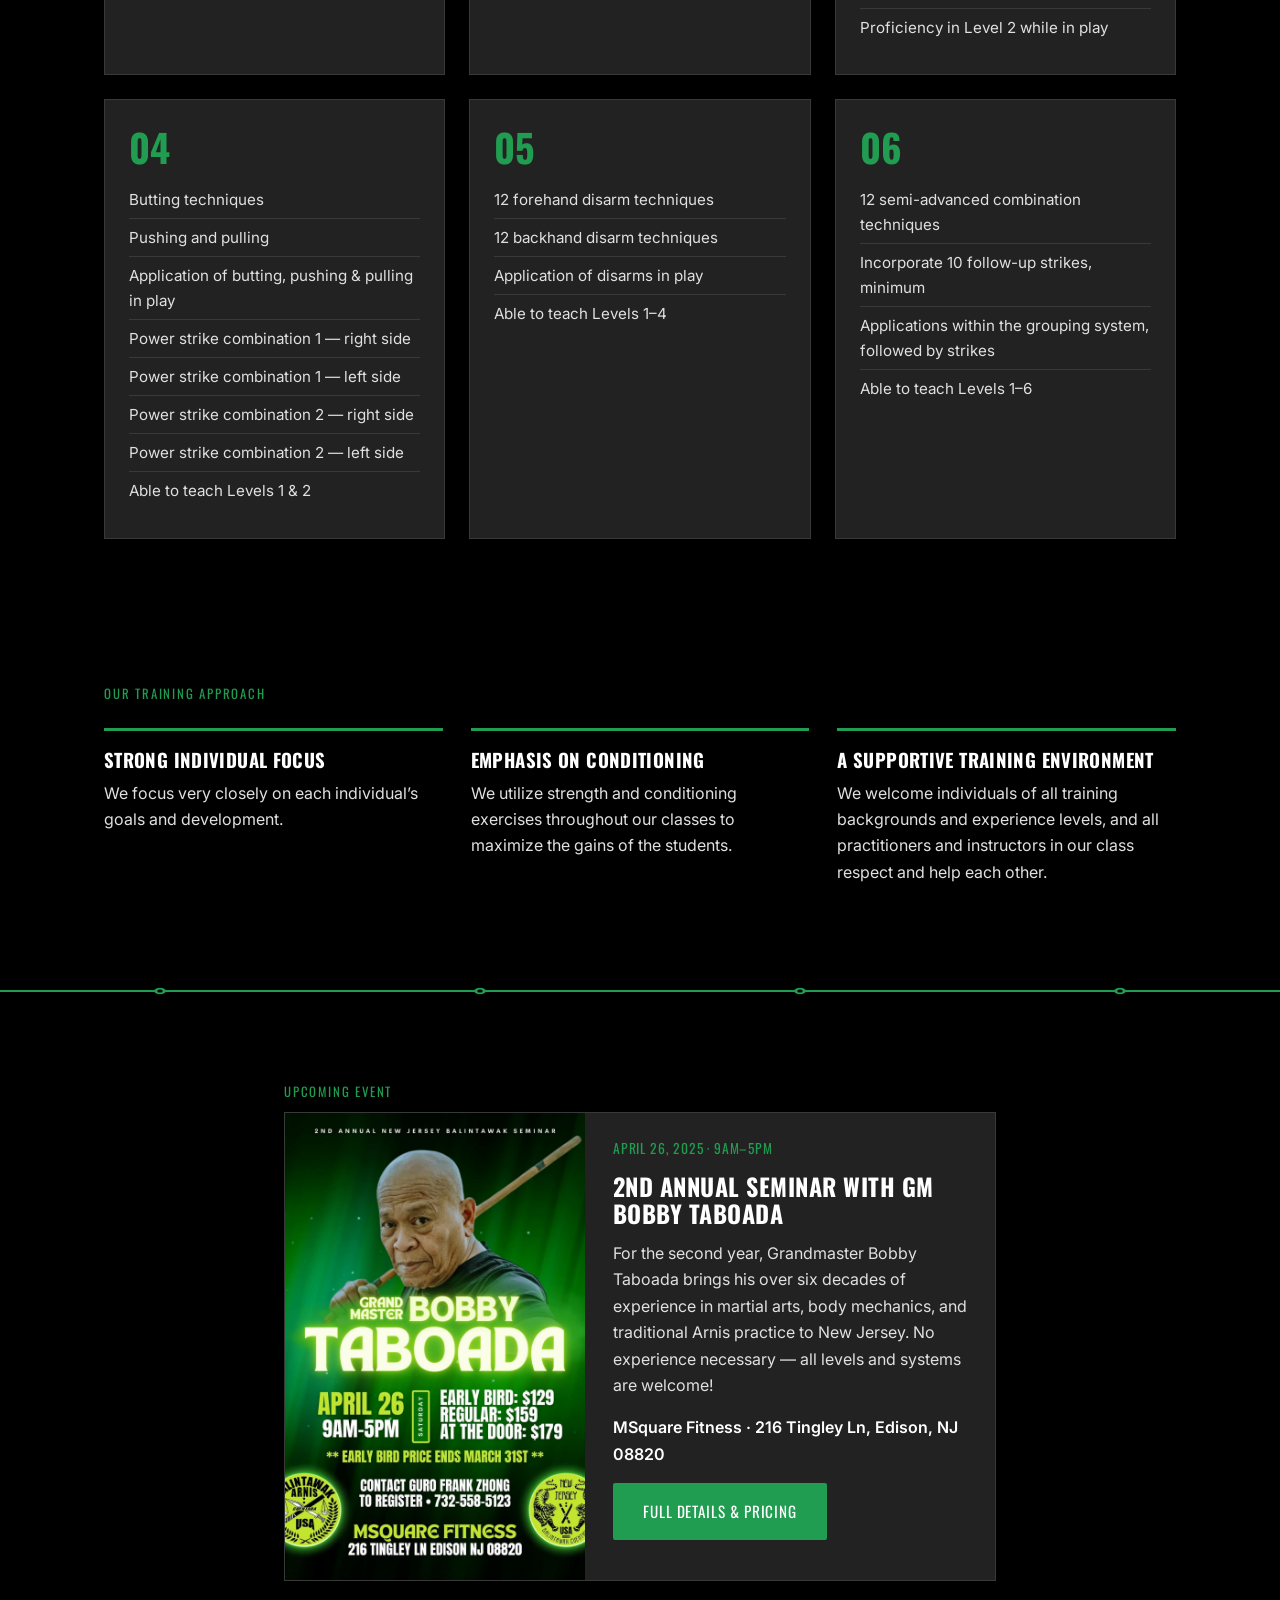
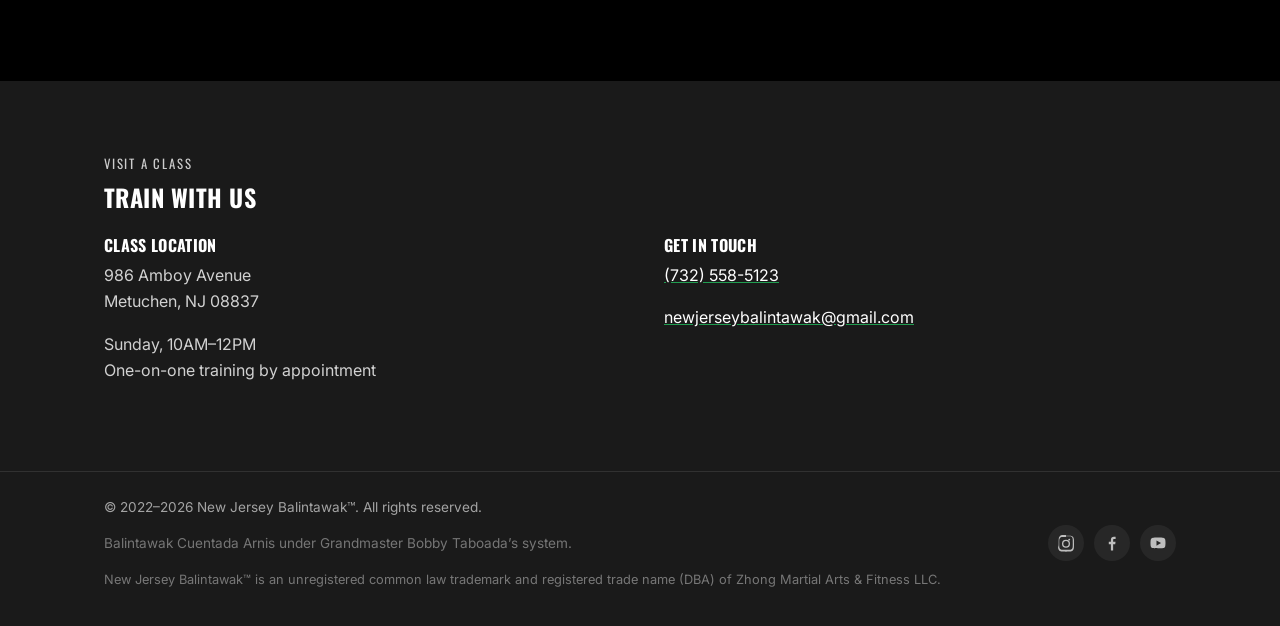
==== commit 7b5822e8: "Add trademark notice, legal disclaimer box, and waiver checkbox - Footer: establish 2022 founding ye" ====
--- a/index.html
+++ b/index.html
@@ -192,9 +192,9 @@
 <footer class="site-footer">
   <div class="wrap footer-inner">
     <div class="footer-text">
-      <p>&copy; <span id="year"></span> New Jersey Balintawak. All rights reserved.</p>
+      <p>&copy; 2022&ndash;<span id="year"></span> New Jersey Balintawak&trade;. All rights reserved.</p>
       <p class="footer-sub">Balintawak Cuentada Arnis under Grandmaster Bobby Taboada&rsquo;s system.</p>
-      <p class="footer-legal">New Jersey Balintawak is a registered trade name (DBA) of Zhong Martial Arts &amp; Fitness LLC.</p>
+      <p class="footer-legal">New Jersey Balintawak&trade; is an unregistered common law trademark and registered trade name (DBA) of Zhong Martial Arts &amp; Fitness LLC.</p>
     </div>
     <div class="social-links">
       <a href="https://www.instagram.com/newjerseybalintawak/" target="_blank" rel="noopener" aria-label="Instagram">
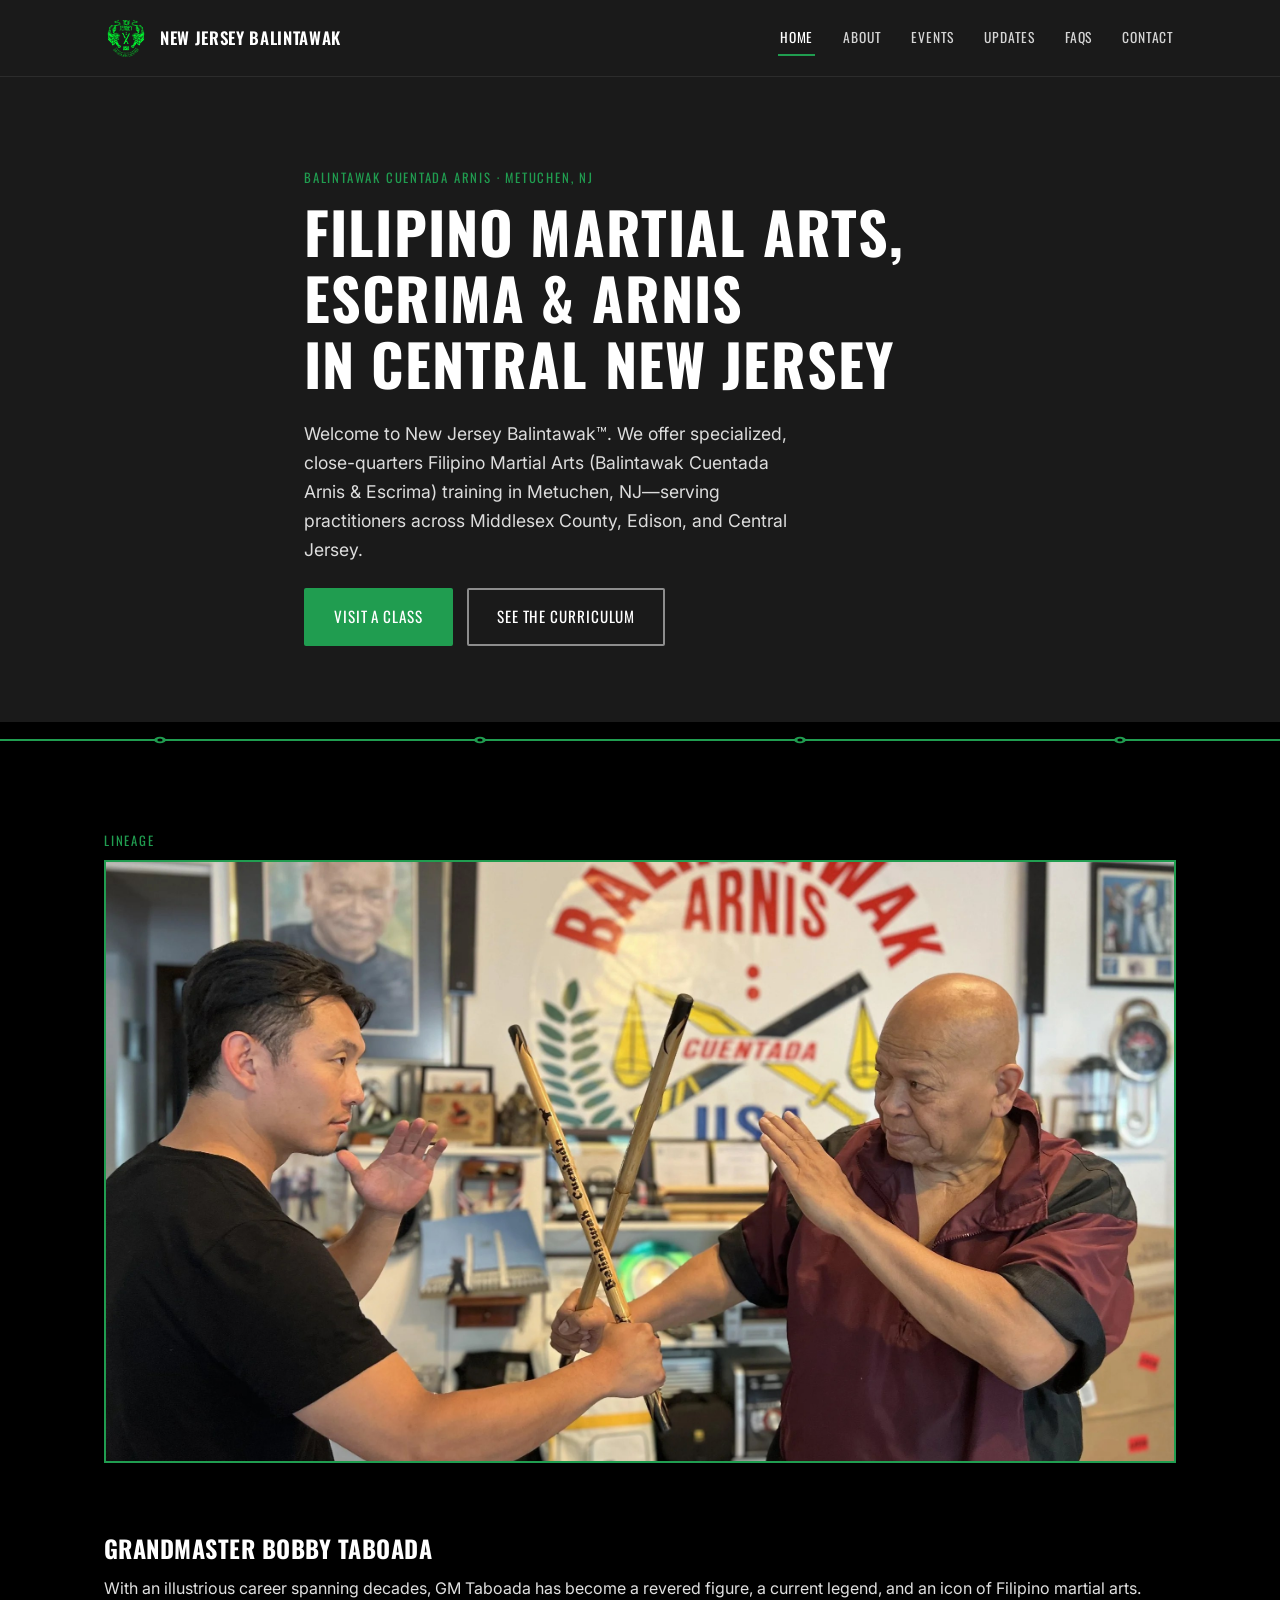
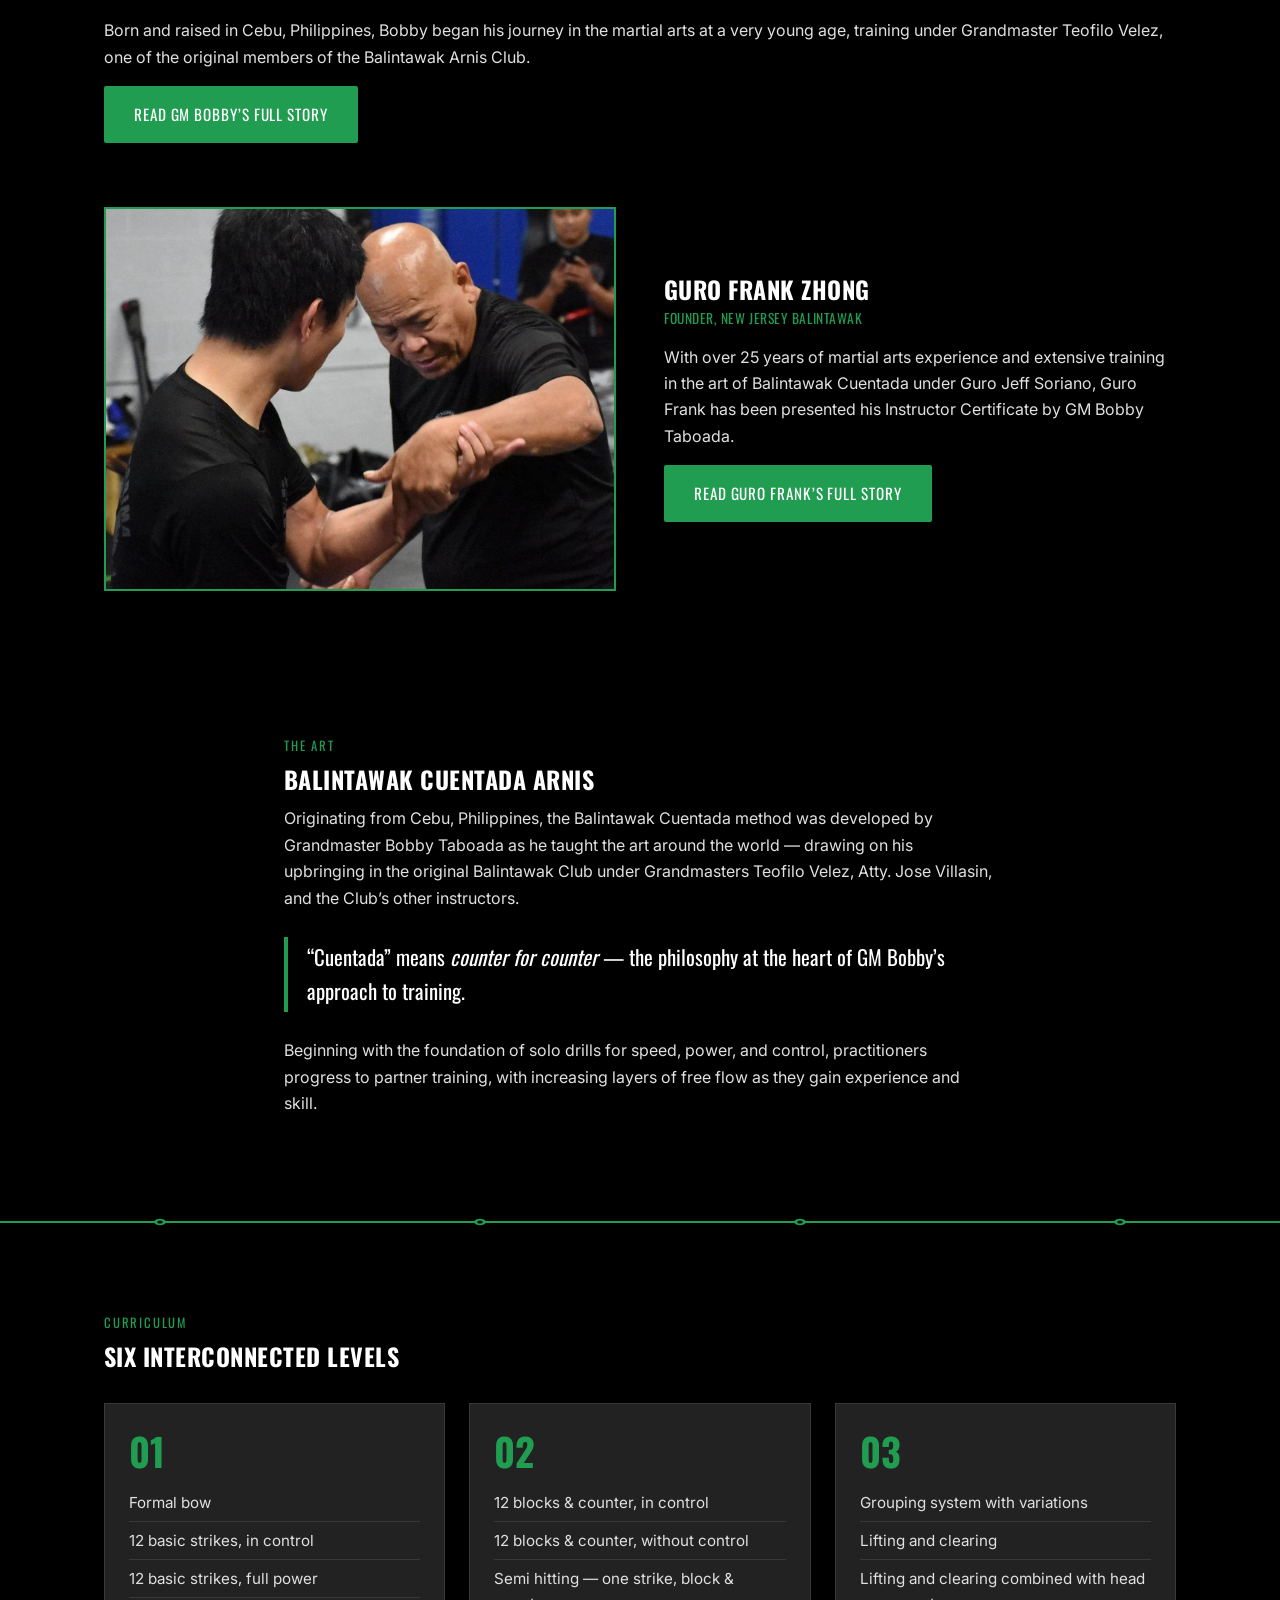
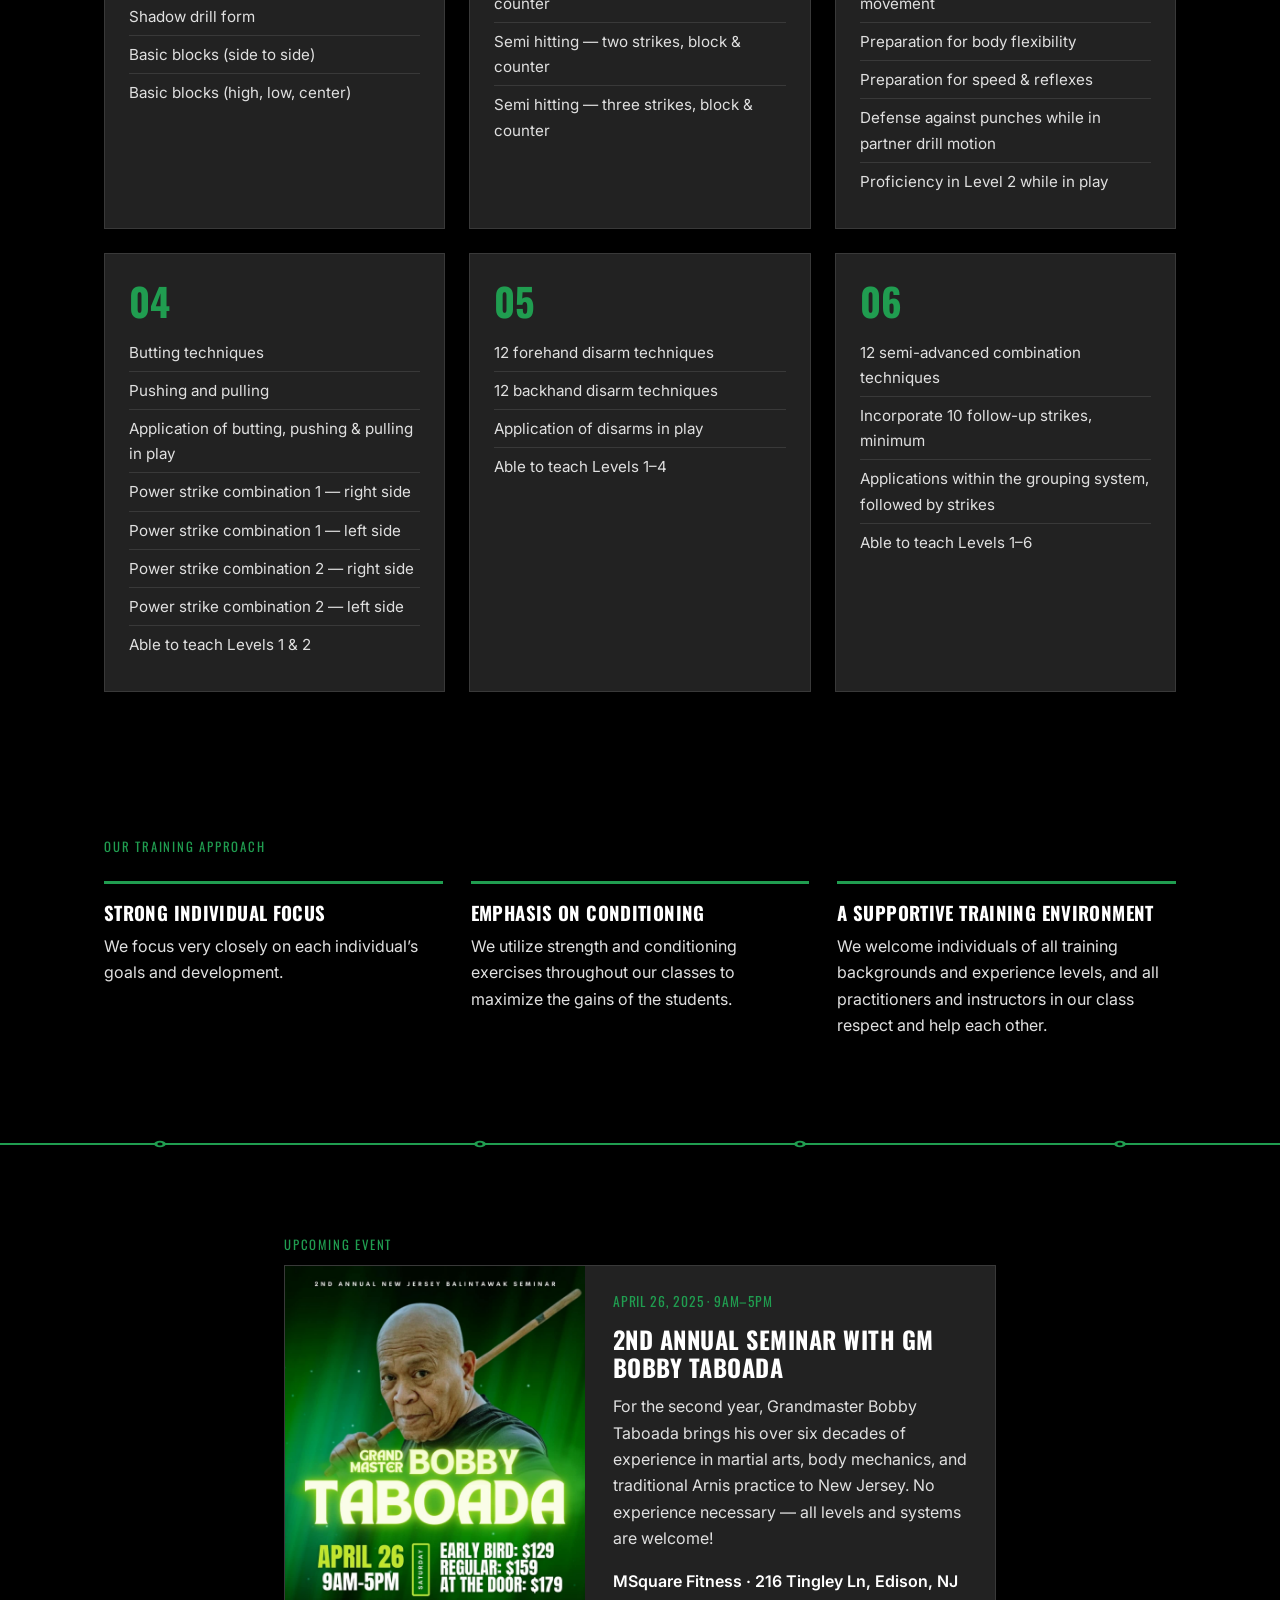
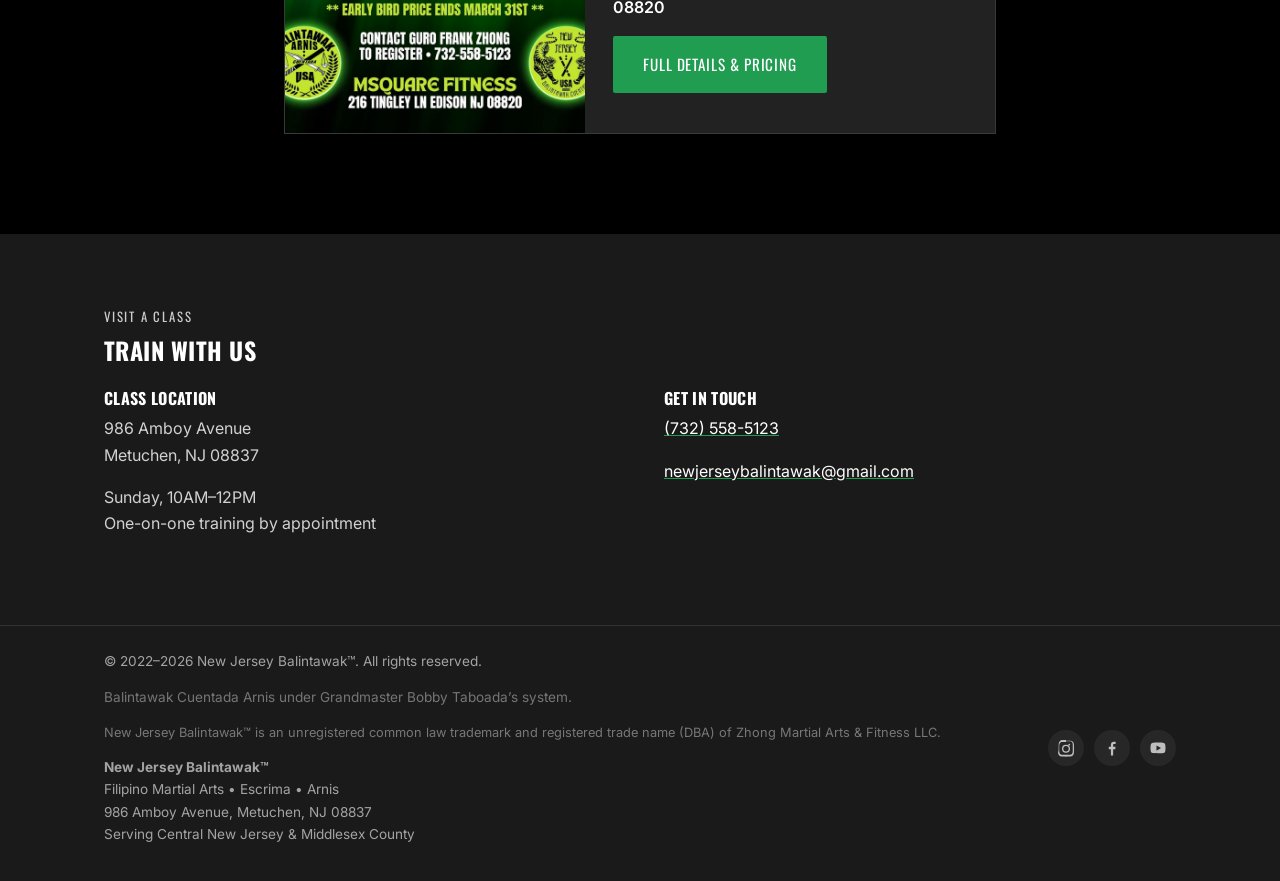
==== commit 8f268c21: "Local SEO update; simplify contact disclaimer and drop waiver checkbox - Update title/meta descripti" ====
--- a/index.html
+++ b/index.html
@@ -3,8 +3,8 @@
 <head>
 <meta charset="UTF-8">
 <meta name="viewport" content="width=device-width, initial-scale=1.0">
-<title>New Jersey Balintawak | Filipino Martial Arts &mdash; Metuchen, NJ</title>
-<meta name="description" content="New Jersey Balintawak teaches Balintawak Cuentada Arnis, a traditional Filipino martial art focused on stick training and body mechanics, in Metuchen, NJ under Guro Frank Zhong.">
+<title>New Jersey Balintawak | Filipino Martial Arts, Escrima &amp; Arnis in Metuchen, NJ</title>
+<meta name="description" content="Learn Balintawak Cuentada Arnis in Metuchen, NJ. Authentic Filipino martial arts, stick fighting, and Escrima training under Guro Frank Zhong serving Middlesex County.">
 <link rel="icon" href="photos/logo.png">
 <link rel="preconnect" href="https://fonts.googleapis.com">
 <link rel="preconnect" href="https://fonts.gstatic.com" crossorigin>
@@ -39,8 +39,8 @@
   <section class="hero" style="background:#1A1A1A;">
     <div class="wrap hero-inner">
       <p class="eyebrow">Balintawak Cuentada Arnis &middot; Metuchen, NJ</p>
-      <h1 style="color:#FFF;">Filipino Martial Arts<br>Balintawak Cuentada</h1>
-      <p class="hero-lede" style="color:rgba(255,255,255,0.85);">Traditional Filipino stick training, taught the way it was handed down &mdash; strike for strike, counter for counter.</p>
+      <h1 style="color:#FFF;">Filipino Martial Arts, Escrima &amp; Arnis<br>in Central New Jersey</h1>
+      <p class="hero-lede" style="color:rgba(255,255,255,0.85);">Welcome to New Jersey Balintawak&trade;. We offer specialized, close-quarters Filipino Martial Arts (Balintawak Cuentada Arnis &amp; Escrima) training in Metuchen, NJ&mdash;serving practitioners across Middlesex County, Edison, and Central Jersey.</p>
       <div class="hero-actions">
         <a class="btn btn-primary" href="contact.html">Visit a Class</a>
         <a class="btn btn-ghost" href="#curriculum">See the Curriculum</a>
@@ -195,6 +195,12 @@
       <p>&copy; 2022&ndash;<span id="year"></span> New Jersey Balintawak&trade;. All rights reserved.</p>
       <p class="footer-sub">Balintawak Cuentada Arnis under Grandmaster Bobby Taboada&rsquo;s system.</p>
       <p class="footer-legal">New Jersey Balintawak&trade; is an unregistered common law trademark and registered trade name (DBA) of Zhong Martial Arts &amp; Fitness LLC.</p>
+      <p class="footer-address">
+        <strong>New Jersey Balintawak&trade;</strong><br>
+        Filipino Martial Arts &bull; Escrima &bull; Arnis<br>
+        986 Amboy Avenue, Metuchen, NJ 08837<br>
+        Serving Central New Jersey &amp; Middlesex County
+      </p>
     </div>
     <div class="social-links">
       <a href="https://www.instagram.com/newjerseybalintawak/" target="_blank" rel="noopener" aria-label="Instagram">
